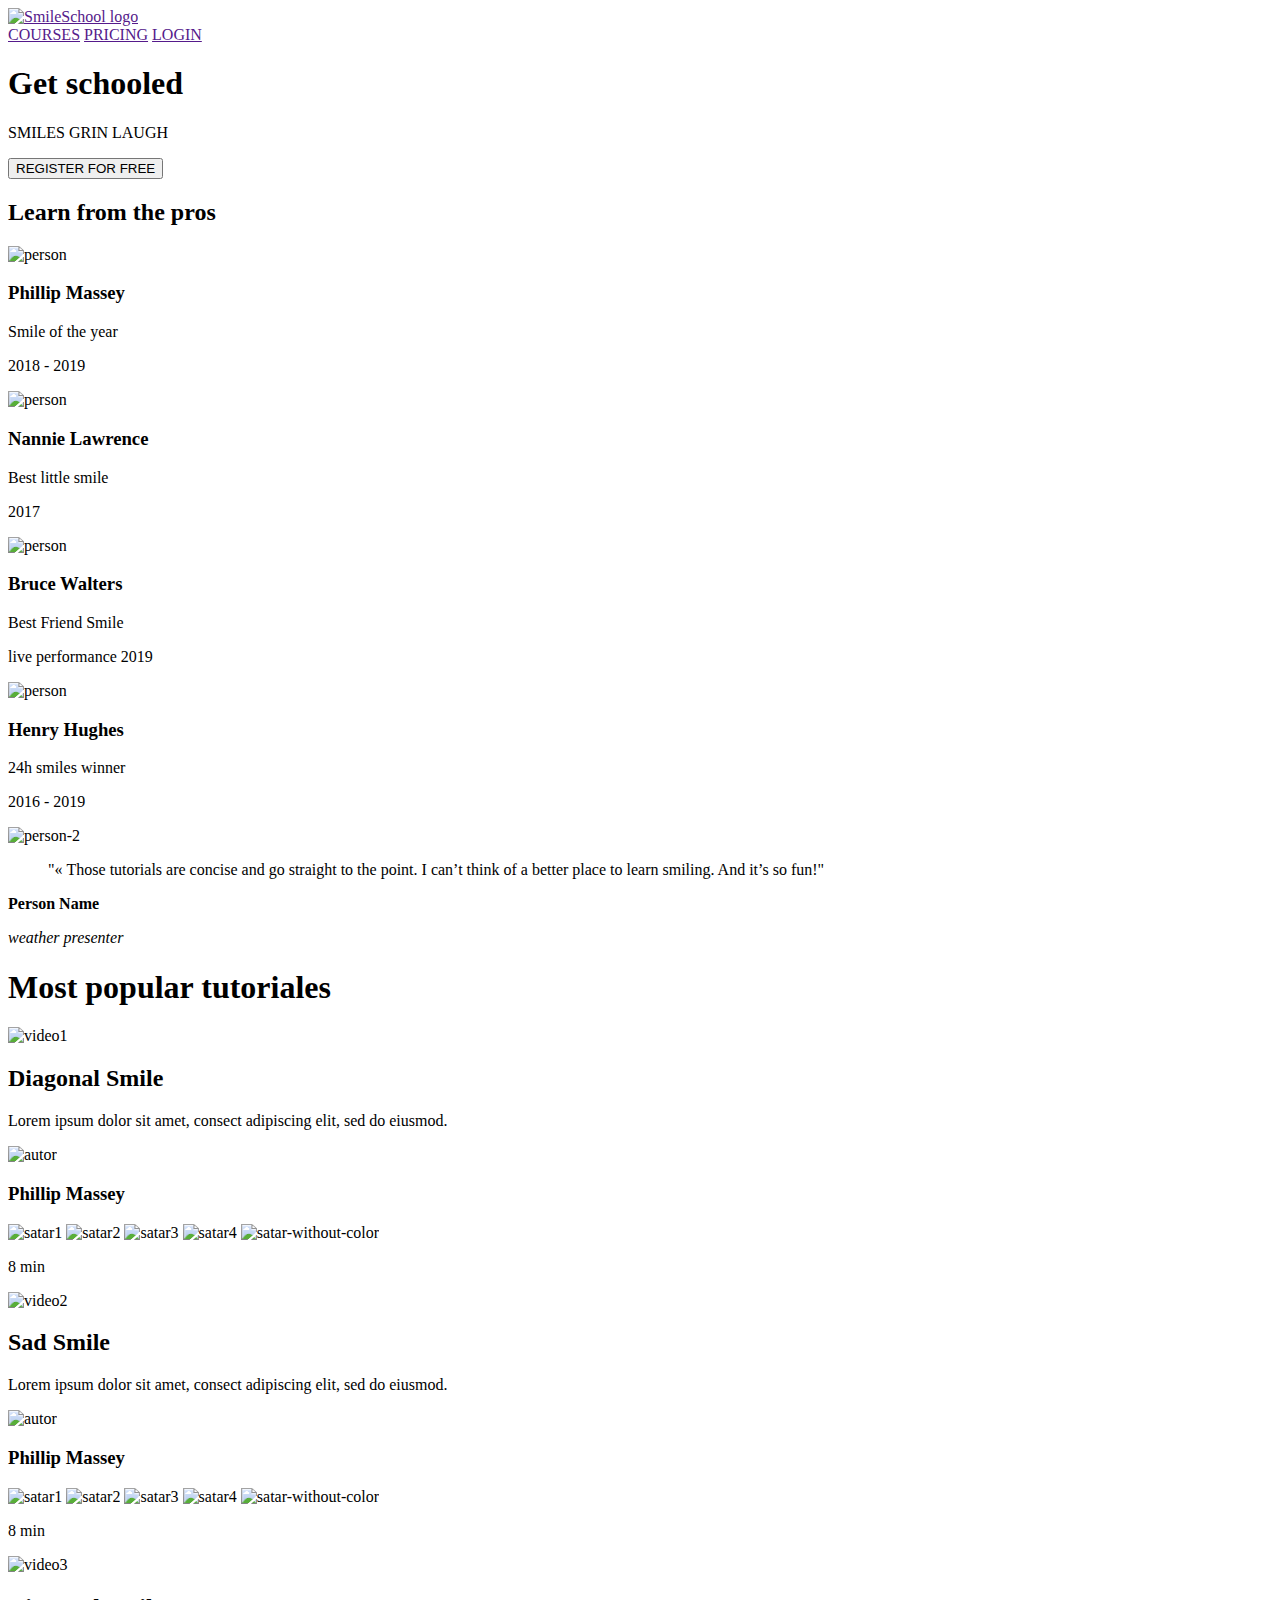
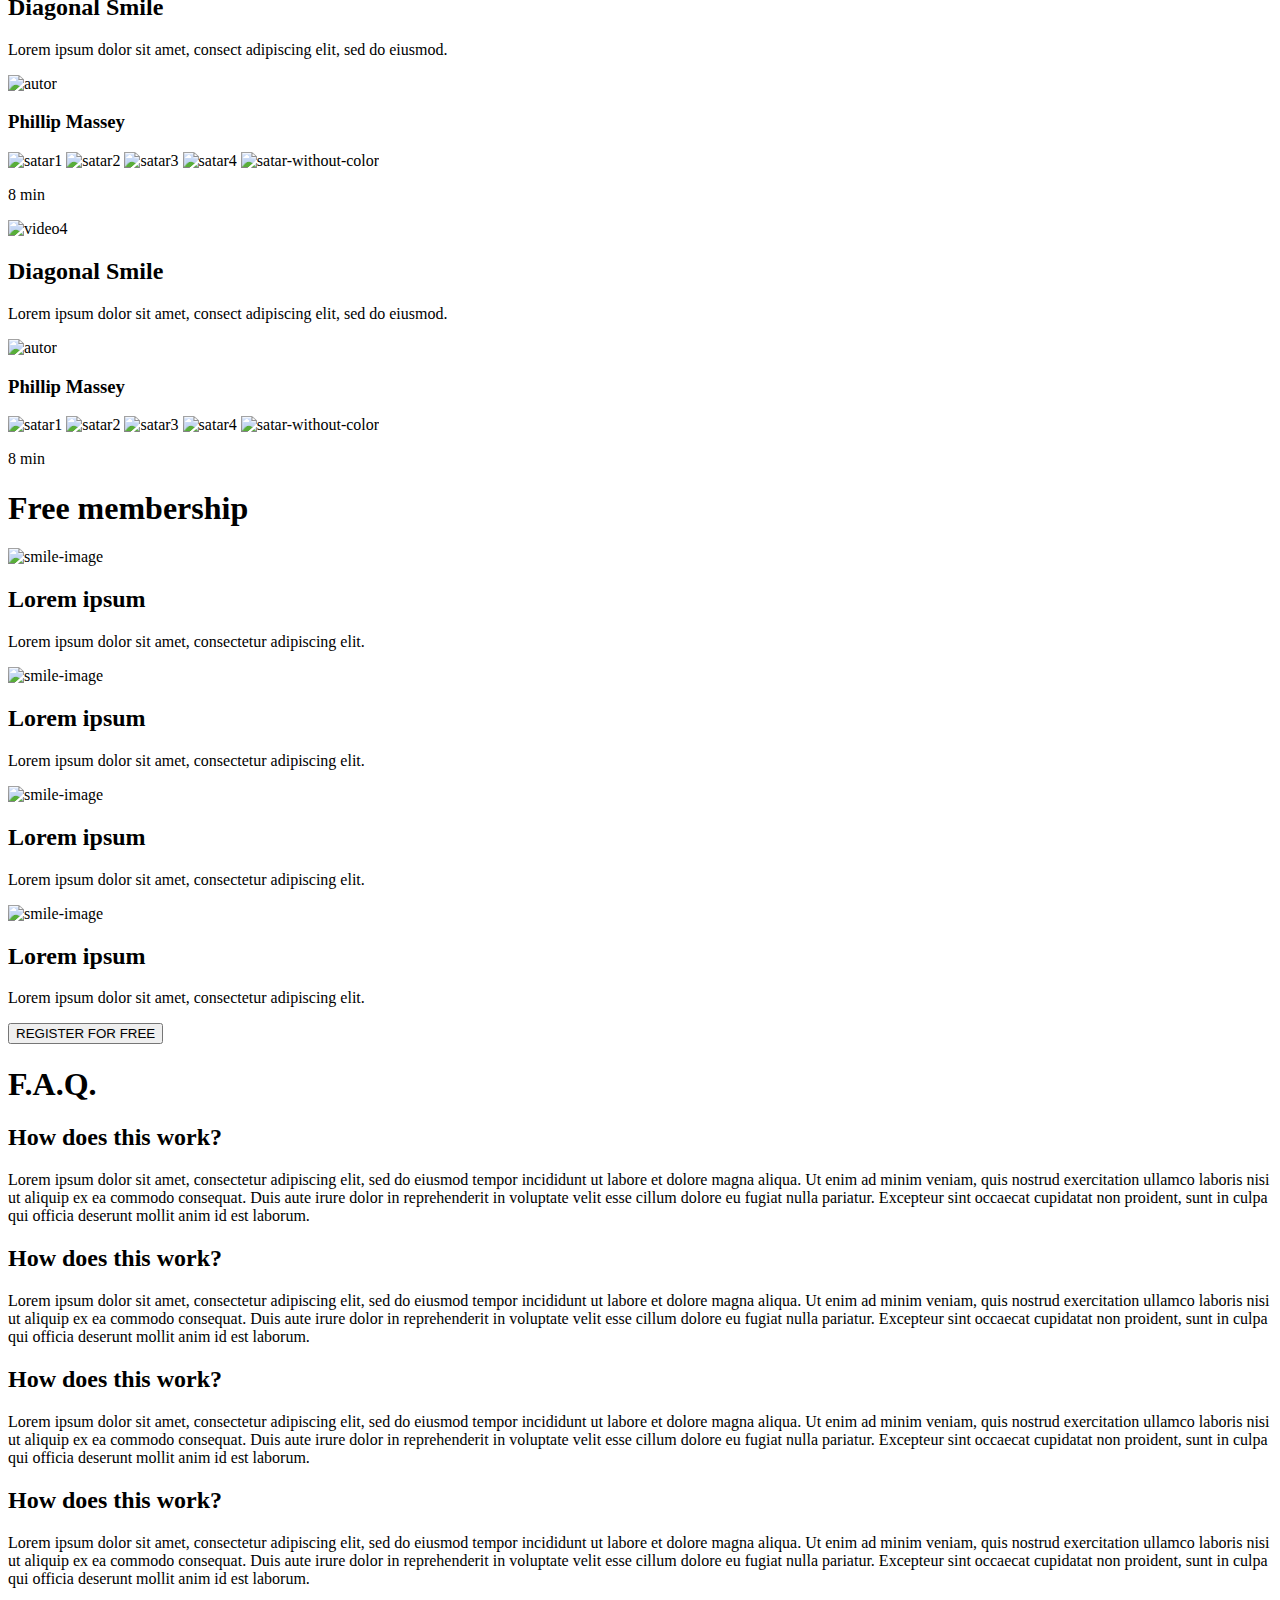
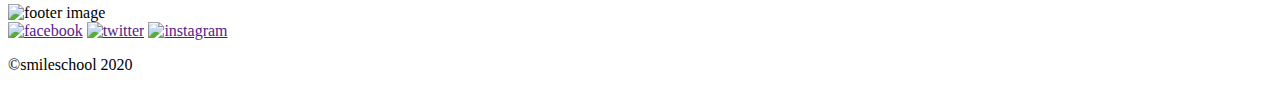
==== css_advanced/index.html @ eeb99c38 "add index.html and import styles" ====
<!DOCTYPE html>
    <html lang="en">
        <head>
            <meta charset="UTF-8">
            <meta name="viewport" content="width=device-width"; initial-scale="1.0">
            <title>SmileSchool</title>
            <link rel="stylesheet" href="styles.css">
        </head>
        <body>
            <header>

                <div>
                    <a href=""><img src="" alt="SmileSchool logo"></a>
                    <div>
                        <a href="">COURSES</a>
                        <a href="">PRICING</a>
                        <a href="">LOGIN</a>
                    </div>
                </div>
            </header>
            <main>
                <section class="banner">
                    <div>
                        <h1>Get schooled</h1>
                        <p>SMILES GRIN LAUGH</p>
                        <button>REGISTER FOR FREE</button>
                    </div>
                    <div>
                        <h2>Learn from the pros</h2>
                    </div>
                    <div>
                        <img src="" alt="person">
                        <h3>Phillip Massey</h3>
                        <p>Smile of the year</p>
                        <p>2018 - 2019</p>
                    </div>
                    <div>
                        <img src="" alt="person">
                        <h3>Nannie Lawrence</h3>
                        <p>Best little smile</p>
                        <p>2017</p>
                    </div>
                    <div>
                        <img src="" alt="person">
                        <h3>Bruce Walters</h3>
                        <p>Best Friend Smile</p>
                        <p>live performance 2019</p>
                    </div>
                    <div>
                        <img src="" alt="person">
                        <h3>Henry Hughes</h3>
                        <p>24h smiles winner</p>
                        <p>2016 - 2019</p>
                    </div>
                </section>
                <section class="quote">
                    <div>
                        <img src="" alt="person-2">
                    </div>
                    <div>
                        <blockquote>
                            "« Those tutorials are concise and go straight to the point. 
                            I can’t think of a better place to learn smiling. And it’s so fun!"
                        </blockquote>
                        <p><b>Person Name</b></p>
                        <p><i>weather presenter</i></p>
                    </div>
                </section>
                <section class="videos">
                    <h1>Most popular tutoriales</h1>
                    <div>
                        <div>
                            <img src="" alt="video1">
                            <h2>Diagonal Smile</h2>
                            <p>
                                Lorem ipsum dolor sit amet, consect 
                                adipiscing elit, sed do eiusmod.
                            </p>
                            <div class="block_autor">
                                <img src="" alt="autor">
                                <h3>Phillip Massey</h3>
                            </div>
                            <div class="rating">
                                <div>
                                    <img src="" alt="satar1">
                                    <img src="" alt="satar2">
                                    <img src="" alt="satar3">
                                    <img src="" alt="satar4">
                                    <img src="" alt="satar-without-color">
                                </div>
                                <p>8 min</p>
                             </div>
                        </div>
                        <div>
                            <img src="" alt="video2">
                            <h2>Sad Smile</h2>
                            <p>
                                Lorem ipsum dolor sit amet, consect 
                                adipiscing elit, sed do eiusmod.
                            </p>
                            <div class="block_autor">
                                <img src="" alt="autor">
                                <h3>Phillip Massey</h3>
                            </div>
                            <div class="rating">
                                <div>
                                    <img src="" alt="satar1">
                                    <img src="" alt="satar2">
                                    <img src="" alt="satar3">
                                    <img src="" alt="satar4">
                                    <img src="" alt="satar-without-color">
                                </div>
                                <p>8 min</p>
                             </div>
                        </div>
                        <div>
                            <img src="" alt="video3">
                            <h2>Diagonal Smile</h2>
                            <p>
                                Lorem ipsum dolor sit amet, consect 
                                adipiscing elit, sed do eiusmod.
                            </p>
                            <div class="block_autor">
                                <img src="" alt="autor">
                                <h3>Phillip Massey</h3>
                            </div>
                            <div class="rating">
                                <div>
                                    <img src="" alt="satar1">
                                    <img src="" alt="satar2">
                                    <img src="" alt="satar3">
                                    <img src="" alt="satar4">
                                    <img src="" alt="satar-without-color">
                                </div>
                                <p>8 min</p>
                             </div>
                        </div>
                        <div>
                            <img src="" alt="video4">
                            <h2>Diagonal Smile</h2>
                            <p>
                                Lorem ipsum dolor sit amet, consect 
                                adipiscing elit, sed do eiusmod.
                            </p>
                            <div class="block_autor">
                                <img src="" alt="autor">
                                <h3>Phillip Massey</h3>
                            </div>
                            <div class="rating">
                                <div>
                                    <img src="" alt="satar1">
                                    <img src="" alt="satar2">
                                    <img src="" alt="satar3">
                                    <img src="" alt="satar4">
                                    <img src="" alt="satar-without-color">
                                </div>
                                <p>8 min</p>
                             </div>
                        </div>
                    </div>
                </section>
                <section class="membership">
                    <h1>Free membership</h1>
                <div>
                    <div>
                        <img src="" alt="smile-image">
                        <h2>Lorem ipsum</h2>
                        <p>
                            Lorem ipsum dolor sit amet, consectetur adipiscing elit.
                        </p>
                    </div>
                    <div>
                        <img src="" alt="smile-image">
                        <h2>Lorem ipsum</h2>
                        <p>
                            Lorem ipsum dolor sit amet, consectetur adipiscing elit.
                        </p>
                    </div>
                    <div>
                        <img src="" alt="smile-image">
                        <h2>Lorem ipsum</h2>
                        <p>
                            Lorem ipsum dolor sit amet, consectetur adipiscing elit.
                        </p>
                    </div>
                    <div>
                        <img src="" alt="smile-image">
                        <h2>Lorem ipsum</h2>
                        <p>
                            Lorem ipsum dolor sit amet, consectetur adipiscing elit.
                        </p>
                    </div>
                        <div class="button">
                            <button>REGISTER FOR FREE</button>
                    </div> 
                </div>  
                </section>
                <section class="FAQ">
                    <h1>F.A.Q.</h1>
                    <div class="row block">
                        <div class="item block">
                            <h2>How does this work?</h2>
                            <p>
                                Lorem ipsum dolor sit amet, consectetur adipiscing elit, 
                                sed do eiusmod tempor incididunt ut labore et dolore magna aliqua. 
                                Ut enim ad minim veniam, quis nostrud exercitation ullamco 
                                laboris nisi ut aliquip ex ea commodo consequat.
                                Duis aute irure dolor in reprehenderit in voluptate velit esse 
                                cillum dolore eu fugiat nulla pariatur. Excepteur sint occaecat 
                                cupidatat non proident, sunt in culpa qui officia deserunt 
                                mollit anim id est laborum.
                            </p>
                        </div>
                        <div class="item block">
                            <h2>How does this work?</h2>
                            <p>
                                Lorem ipsum dolor sit amet, consectetur adipiscing elit, 
                                sed do eiusmod tempor incididunt ut labore et dolore magna aliqua. 
                                Ut enim ad minim veniam, quis nostrud exercitation ullamco 
                                laboris nisi ut aliquip ex ea commodo consequat.
                                Duis aute irure dolor in reprehenderit in voluptate velit esse 
                                cillum dolore eu fugiat nulla pariatur. Excepteur sint occaecat 
                                cupidatat non proident, sunt in culpa qui officia deserunt 
                                mollit anim id est laborum.
                            </p>
                        </div>
                        <div class="row block">
                            <div class="item block">
                                <h2>How does this work?</h2>
                                <p>
                                    Lorem ipsum dolor sit amet, consectetur adipiscing elit, 
                                    sed do eiusmod tempor incididunt ut labore et dolore magna aliqua. 
                                    Ut enim ad minim veniam, quis nostrud exercitation ullamco 
                                    laboris nisi ut aliquip ex ea commodo consequat.
                                    Duis aute irure dolor in reprehenderit in voluptate velit esse 
                                    cillum dolore eu fugiat nulla pariatur. Excepteur sint occaecat 
                                    cupidatat non proident, sunt in culpa qui officia deserunt 
                                    mollit anim id est laborum.
                                </p>
                            </div>
                            <div class="item block">
                                <h2>How does this work?</h2>
                                <p>
                                    Lorem ipsum dolor sit amet, consectetur adipiscing elit, 
                                    sed do eiusmod tempor incididunt ut labore et dolore magna aliqua. 
                                    Ut enim ad minim veniam, quis nostrud exercitation ullamco 
                                    laboris nisi ut aliquip ex ea commodo consequat.
                                    Duis aute irure dolor in reprehenderit in voluptate velit esse 
                                    cillum dolore eu fugiat nulla pariatur. Excepteur sint occaecat 
                                    cupidatat non proident, sunt in culpa qui officia deserunt 
                                    mollit anim id est laborum.
                                </p>
                            </div>
                    </div>
                </section>
            </main>
            <footer>
                <div>
                    <div>
                        <div>
                            <img src="" alt="footer image">
                        </div>
                        <div>
                            <a href=""><img src="" alt="facebook"></a>
                            <a href=""><img src="" alt="twitter"></a>
                            <a href=""><img src="" alt="instagram"></a>
                        </div>
                    </div>
                    <p>©smileschool 2020</p>
                </div>
            </footer>
        </body>
    </html>
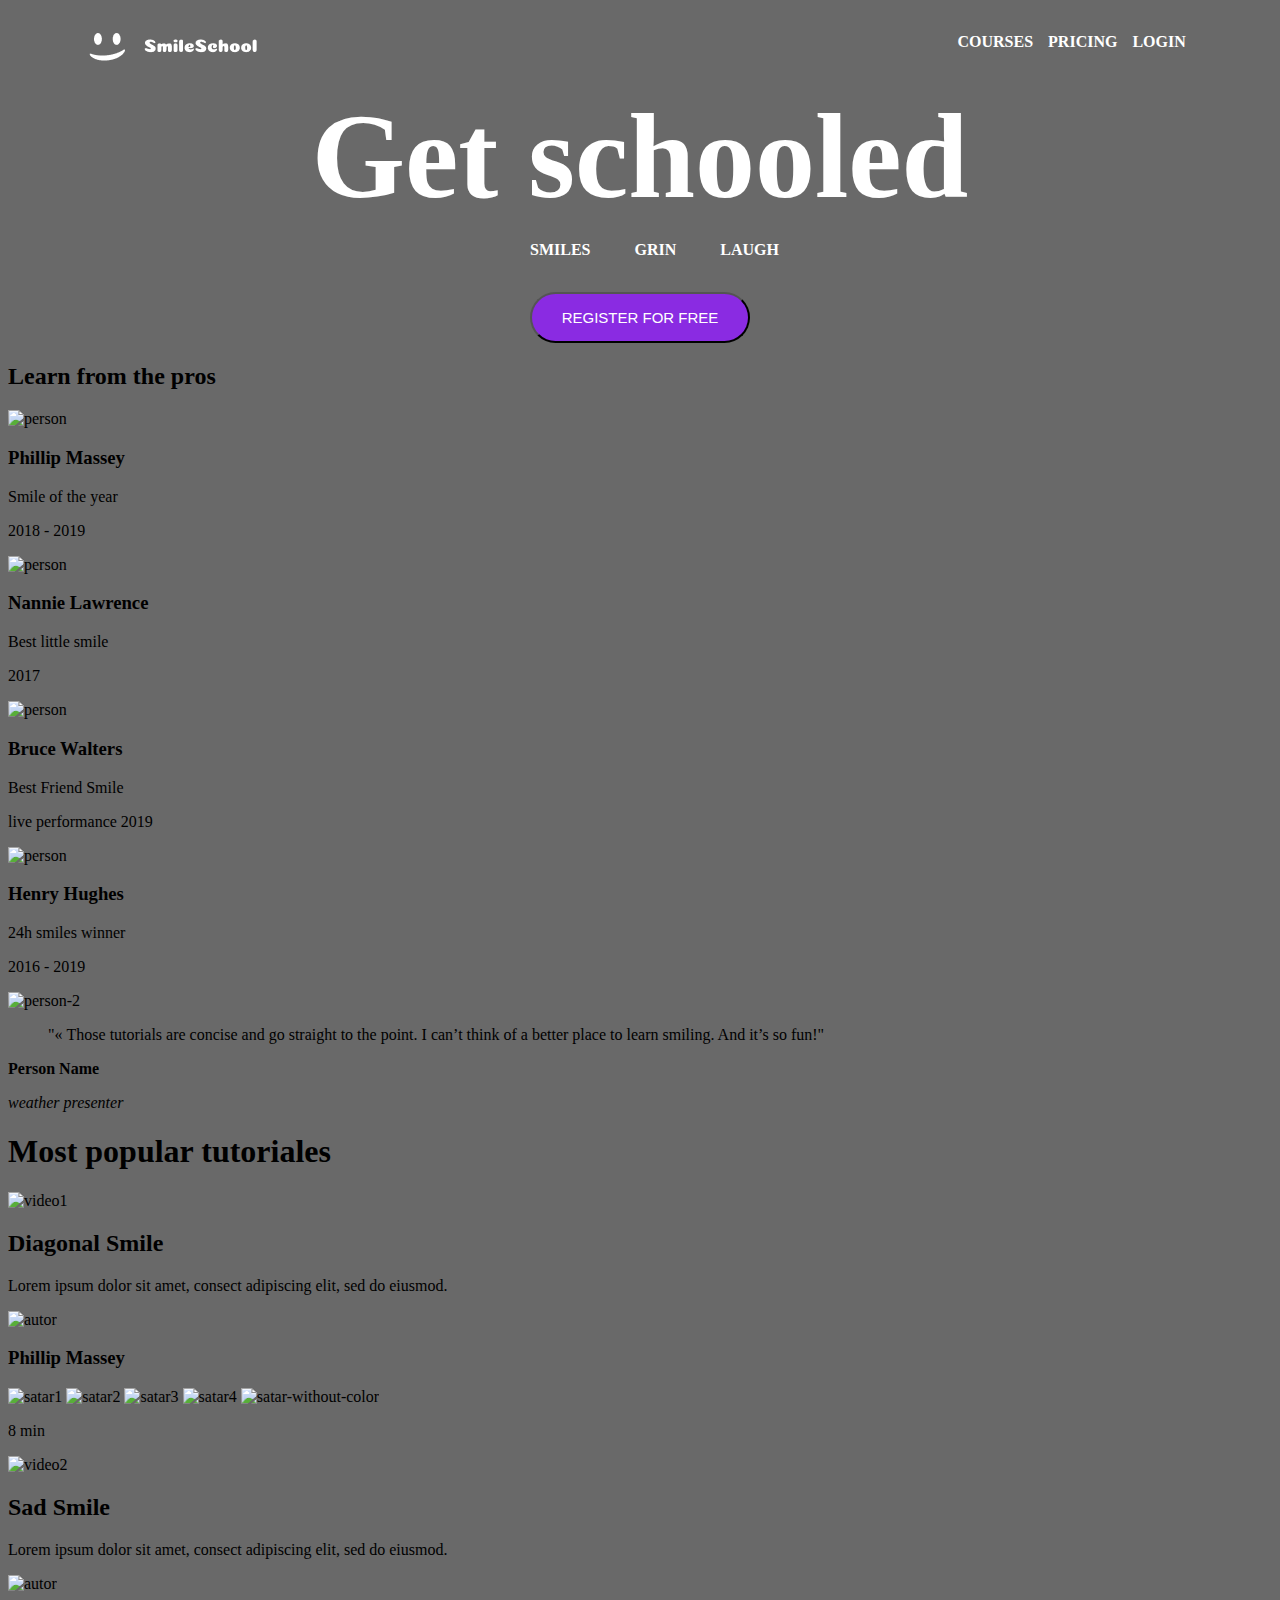
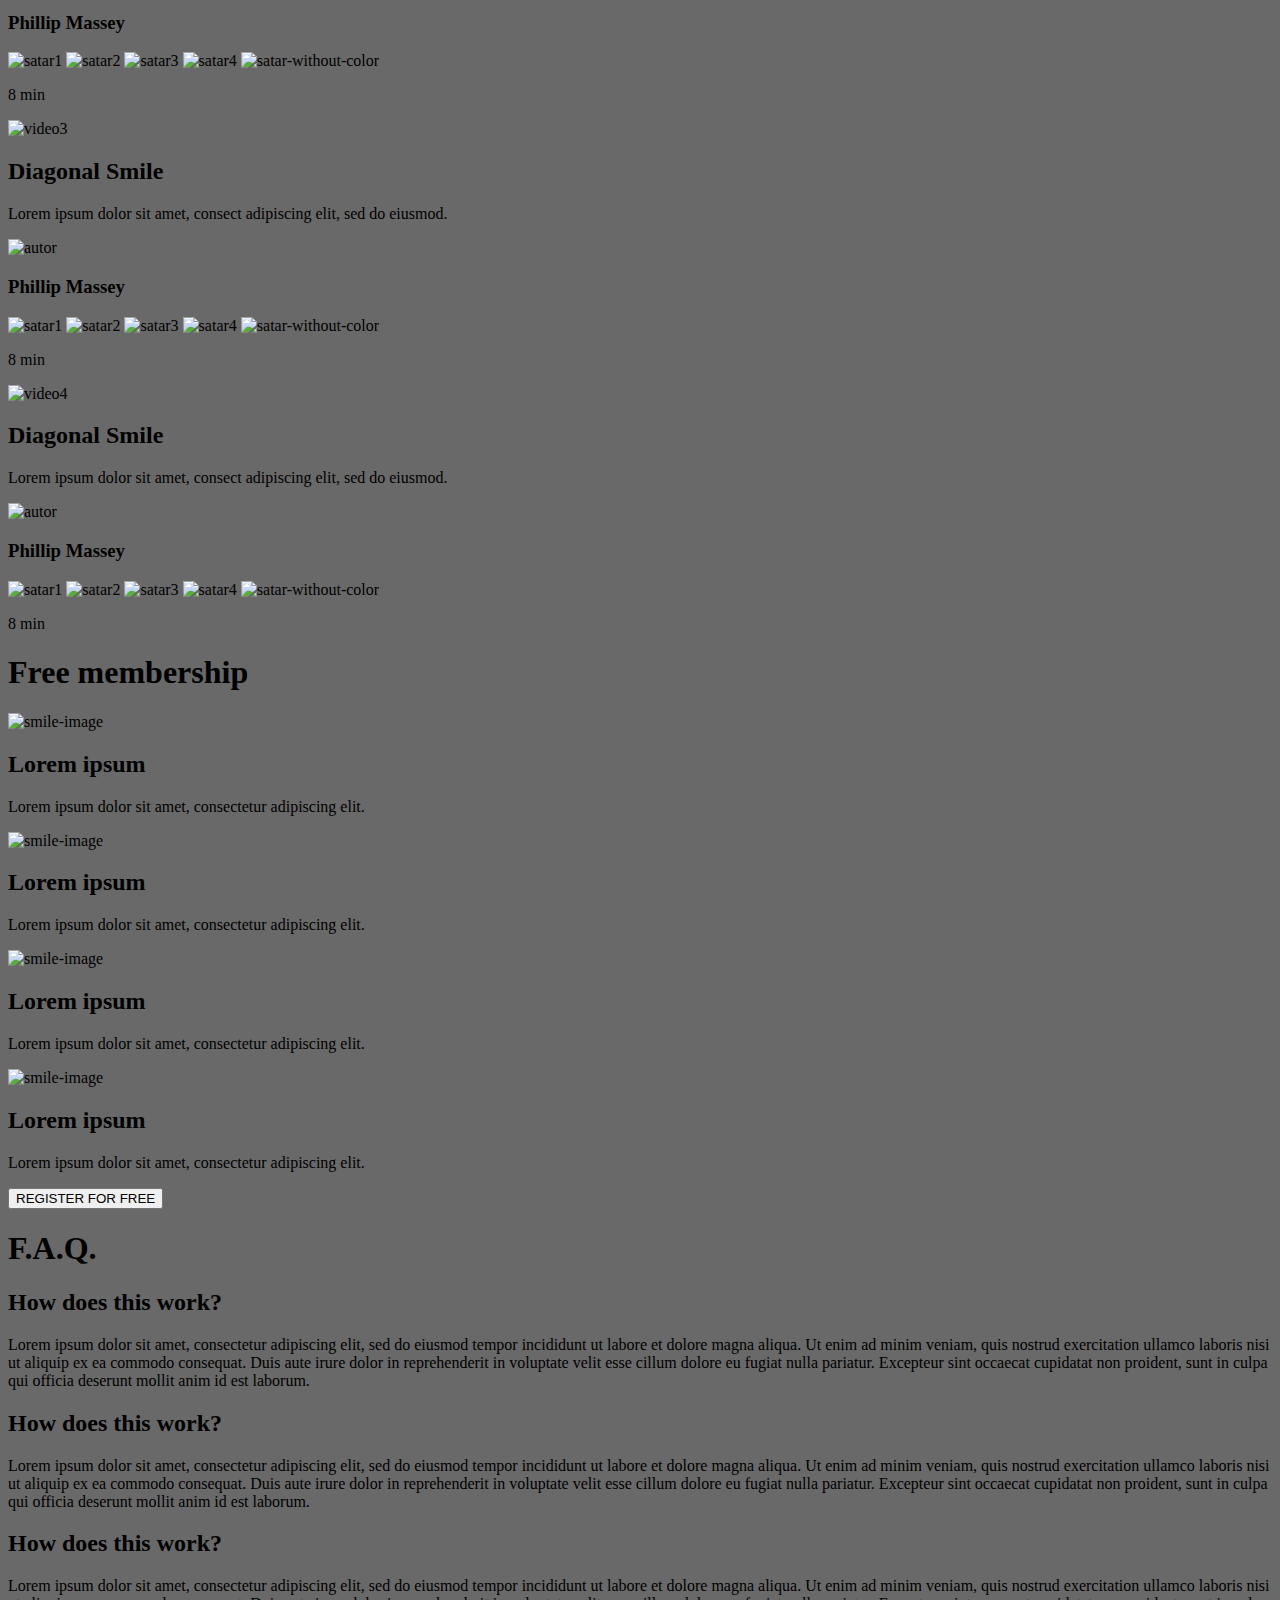
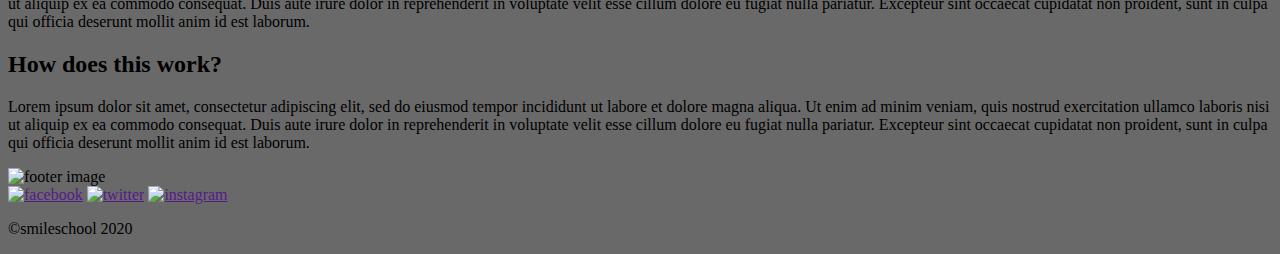
==== commit 9f6a3ab9: "working on header style" ====
--- a/css_advanced/index.html
+++ b/css_advanced/index.html
@@ -1,17 +1,17 @@
 <!DOCTYPE html>
     <html lang="en">
         <head>
-            <meta charset="UTF-8">
+            <meta charset="UTF-8"/>
             <meta name="viewport" content="width=device-width"; initial-scale="1.0">
             <title>SmileSchool</title>
-            <link rel="stylesheet" href="styles.css">
+            <link rel="stylesheet" href="styles.css"/>
         </head>
         <body>
             <header>
 
                 <div>
-                    <a href=""><img src="" alt="SmileSchool logo"></a>
-                    <div>
+                    <a href=""><img src="images/logo.png" alt="SmileSchool logo"/></a>
+                    <div id="headerStuff">
                         <a href="">COURSES</a>
                         <a href="">PRICING</a>
                         <a href="">LOGIN</a>
@@ -20,7 +20,7 @@
             </header>
             <main>
                 <section class="banner">
-                    <div>
+                    <div id="Getschooled">
                         <h1>Get schooled</h1>
                         <p>SMILES GRIN LAUGH</p>
                         <button>REGISTER FOR FREE</button>
--- a/css_advanced/styles.css
+++ b/css_advanced/styles.css
@@ -0,0 +1,69 @@
+header {
+    display: flex;
+    justify-content: center;
+}
+
+header div:first-child {
+    position: absolute;
+    /*z-index: 2;*/
+    display: flex;
+    width: 1103px;
+    height: 55.46px;
+    padding: 25px;
+    margin: auto;
+    justify-content: space-between;
+}
+
+#headerStuff {
+    width: 234px;
+    height: 15px;
+    display: flex;
+    /*justify-content: flex-start;*/
+    /*padding-left: 15px;*/
+}
+
+#headerStuff a {
+    text-decoration: none;
+    color: var(--elseBackground);
+    text-transform: uppercase;
+    font-weight: bold;
+    margin-right: 15px;
+    color: white
+}
+
+body {
+    background-color: dimgray;
+}
+
+#Getschooled {
+    display: flex;
+    flex-direction: column;
+    align-items: center;
+    /*position: absolute;*/
+    top: 215px;
+}
+
+#Getschooled h1 {
+    font-size: 120px;
+    margin-bottom: 10px;
+    color: white
+}
+
+#Getschooled p {
+    margin-top: 5px;
+    width: 250px;
+    height: 50px;
+    margin-left: 30px;
+    word-spacing: 40px;
+    margin-bottom: 1px;
+    font-weight: bold;
+    color: white;
+}
+
+#Getschooled button {
+    border-radius: 30px;
+    background-color: blueviolet;
+    color: white;
+    padding: 15px 30px;
+    font-size: 15px;
+}
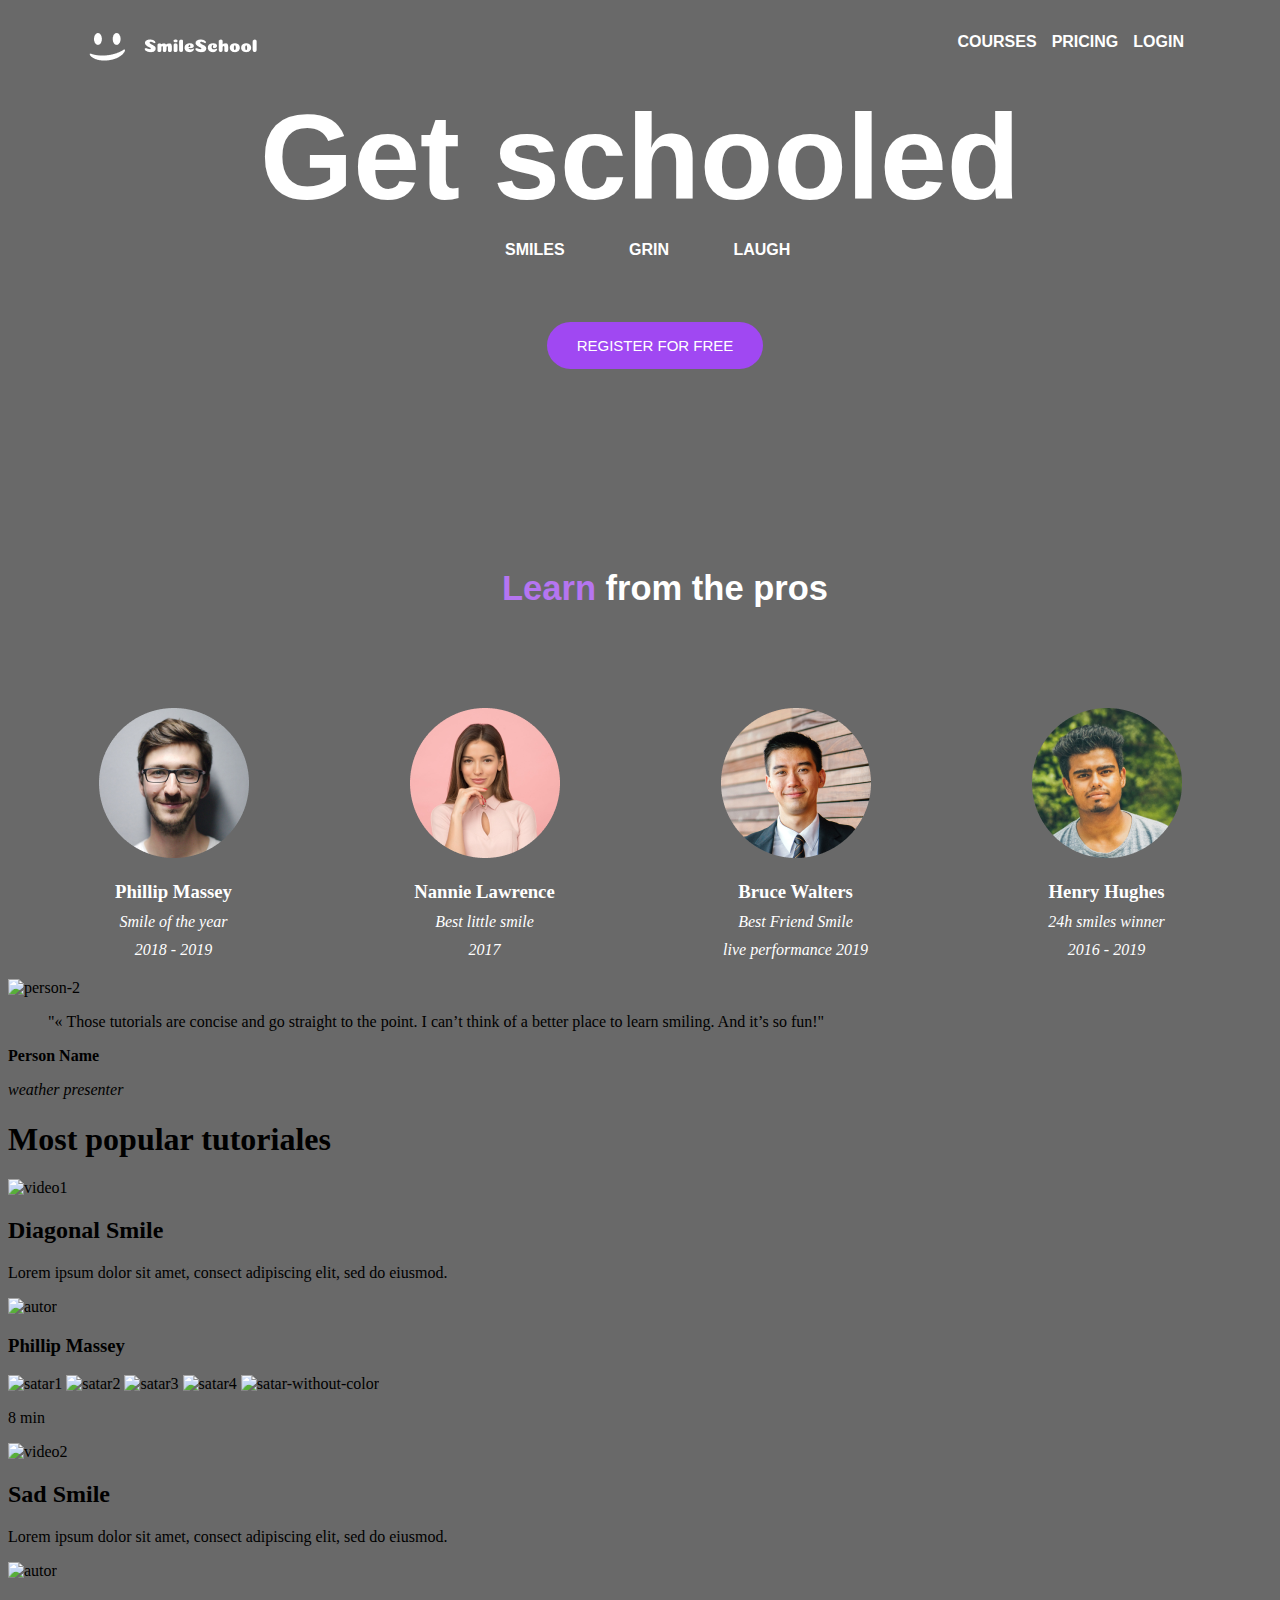
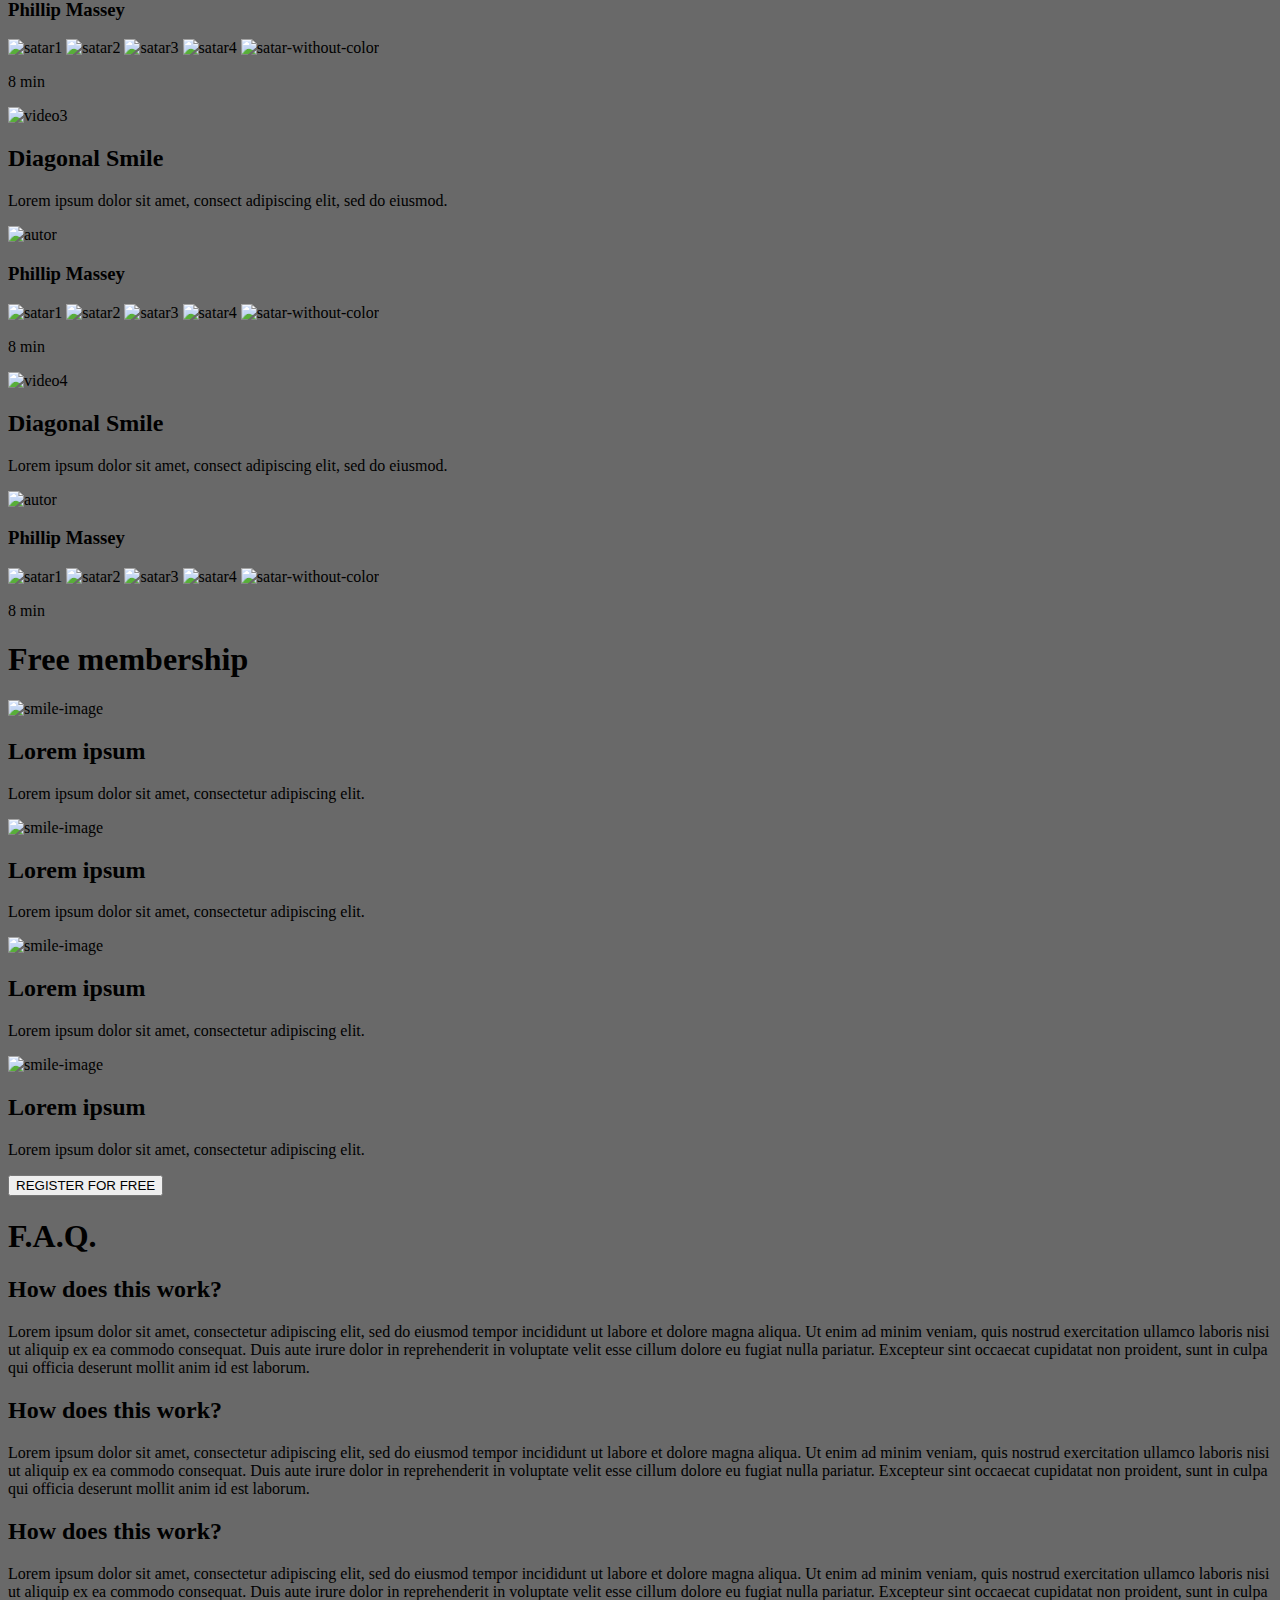
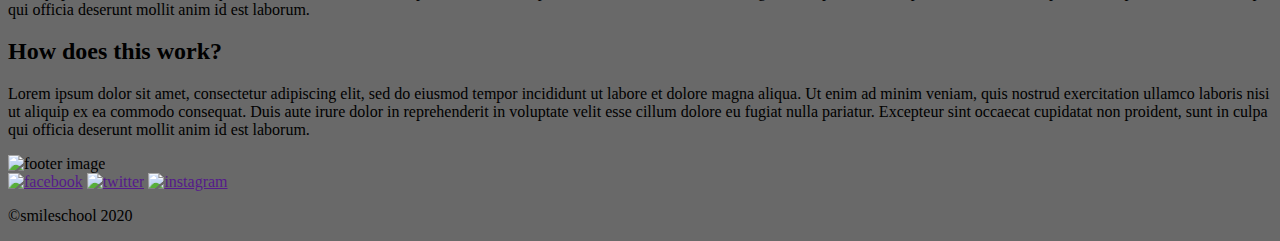
==== commit 411ca91f: "header and banner" ====
--- a/css_advanced/index.html
+++ b/css_advanced/index.html
@@ -25,33 +25,36 @@
                         <p>SMILES GRIN LAUGH</p>
                         <button>REGISTER FOR FREE</button>
                     </div>
-                    <div>
-                        <h2>Learn from the pros</h2>
-                    </div>
-                    <div>
-                        <img src="" alt="person">
-                        <h3>Phillip Massey</h3>
-                        <p>Smile of the year</p>
-                        <p>2018 - 2019</p>
-                    </div>
-                    <div>
-                        <img src="" alt="person">
-                        <h3>Nannie Lawrence</h3>
-                        <p>Best little smile</p>
-                        <p>2017</p>
-                    </div>
-                    <div>
-                        <img src="" alt="person">
-                        <h3>Bruce Walters</h3>
-                        <p>Best Friend Smile</p>
-                        <p>live performance 2019</p>
-                    </div>
-                    <div>
-                        <img src="" alt="person">
-                        <h3>Henry Hughes</h3>
-                        <p>24h smiles winner</p>
-                        <p>2016 - 2019</p>
-                    </div>
+                    <div id="pros">
+                        <h2><span class="highlighted-word">Learn</span> from the pros</h2>
+                    </div>
+                    <div id="persons-container" class="persons">
+                        <div>
+                            <img src="images/avatar_1.png" alt="person1">
+                            <h3>Phillip Massey</h3>
+                            <p>Smile of the year</p>
+                            <p>2018 - 2019</p>
+                        </div>
+                        <div>
+                            <img src="images/avatar_2.png" alt="person2">
+                            <h3>Nannie Lawrence</h3>
+                            <p>Best little smile</p>
+                            <p>2017</p>
+                        </div>
+                        <div>
+                            <img src="images/avatar_3.png" alt="person3">
+                            <h3>Bruce Walters</h3>
+                            <p>Best Friend Smile</p>
+                            <p>live performance 2019</p>
+                        </div>
+                        <div>
+                            <img src="images/avatar_4.png" alt="person4">
+                            <h3>Henry Hughes</h3>
+                            <p>24h smiles winner</p>
+                            <p>2016 - 2019</p>
+                        </div>
+                    </div>
+                    
                 </section>
                 <section class="quote">
                     <div>
--- a/css_advanced/styles.css
+++ b/css_advanced/styles.css
@@ -1,3 +1,10 @@
+@font-face {
+    font-family: 'Source Sans Pro';
+    src: url('css_advanced/source-sans-pro/*') format('opentype');
+    font-style: normal;
+    font-display: swap;
+}
+
 header {
     display: flex;
     justify-content: center;
@@ -28,7 +35,8 @@
     text-transform: uppercase;
     font-weight: bold;
     margin-right: 15px;
-    color: white
+    color: white;
+    font-family: "Source Sans Pro", Arial, Helvetica, sans-serif;
 }
 
 body {
@@ -46,24 +54,66 @@
 #Getschooled h1 {
     font-size: 120px;
     margin-bottom: 10px;
-    color: white
+    color: white;
+    font-family: "Source Sans Pro", Helvetica, Arial, sans-serif;
 }
 
 #Getschooled p {
     margin-top: 5px;
-    width: 250px;
+    width: 300px;
     height: 50px;
     margin-left: 30px;
-    word-spacing: 40px;
+    word-spacing: 60px;
     margin-bottom: 1px;
     font-weight: bold;
     color: white;
+    font-family: "Source Sans Pro", Arial, Helvetica, sans-serif;
 }
 
 #Getschooled button {
     border-radius: 30px;
-    background-color: blueviolet;
+    background-color: rgb(160, 72, 242);
     color: white;
     padding: 15px 30px;
     font-size: 15px;
+    font-family: "Source Sans Pro", Arial, Helvetica, sans-serif;
+    border-style: none;
+    margin-top: 30px;
+    margin-left: 30px;
 }
+
+#pros {
+    color: white;
+    text-align: center;
+    margin-top: 200px;
+    font-family: "Helvetica";
+    font-weight: lighter;
+    font-size: 23px;
+    margin-left: 50px;
+}
+#pros .highlighted-word {
+    color:rgb(181, 117, 241);
+}
+
+#persons-container {
+    display:flex;
+    justify-content: space-around;
+}
+
+.persons {
+    text-align: center;
+    margin: 10px;
+    margin-top: 100px;
+}
+
+#persons-container h3 {
+    color: white;
+    margin-bottom: 10px;
+}
+
+#persons-container p {
+    color: white;
+    margin-top: 10px;
+    margin-bottom: 10px;
+    font-style: italic;
+}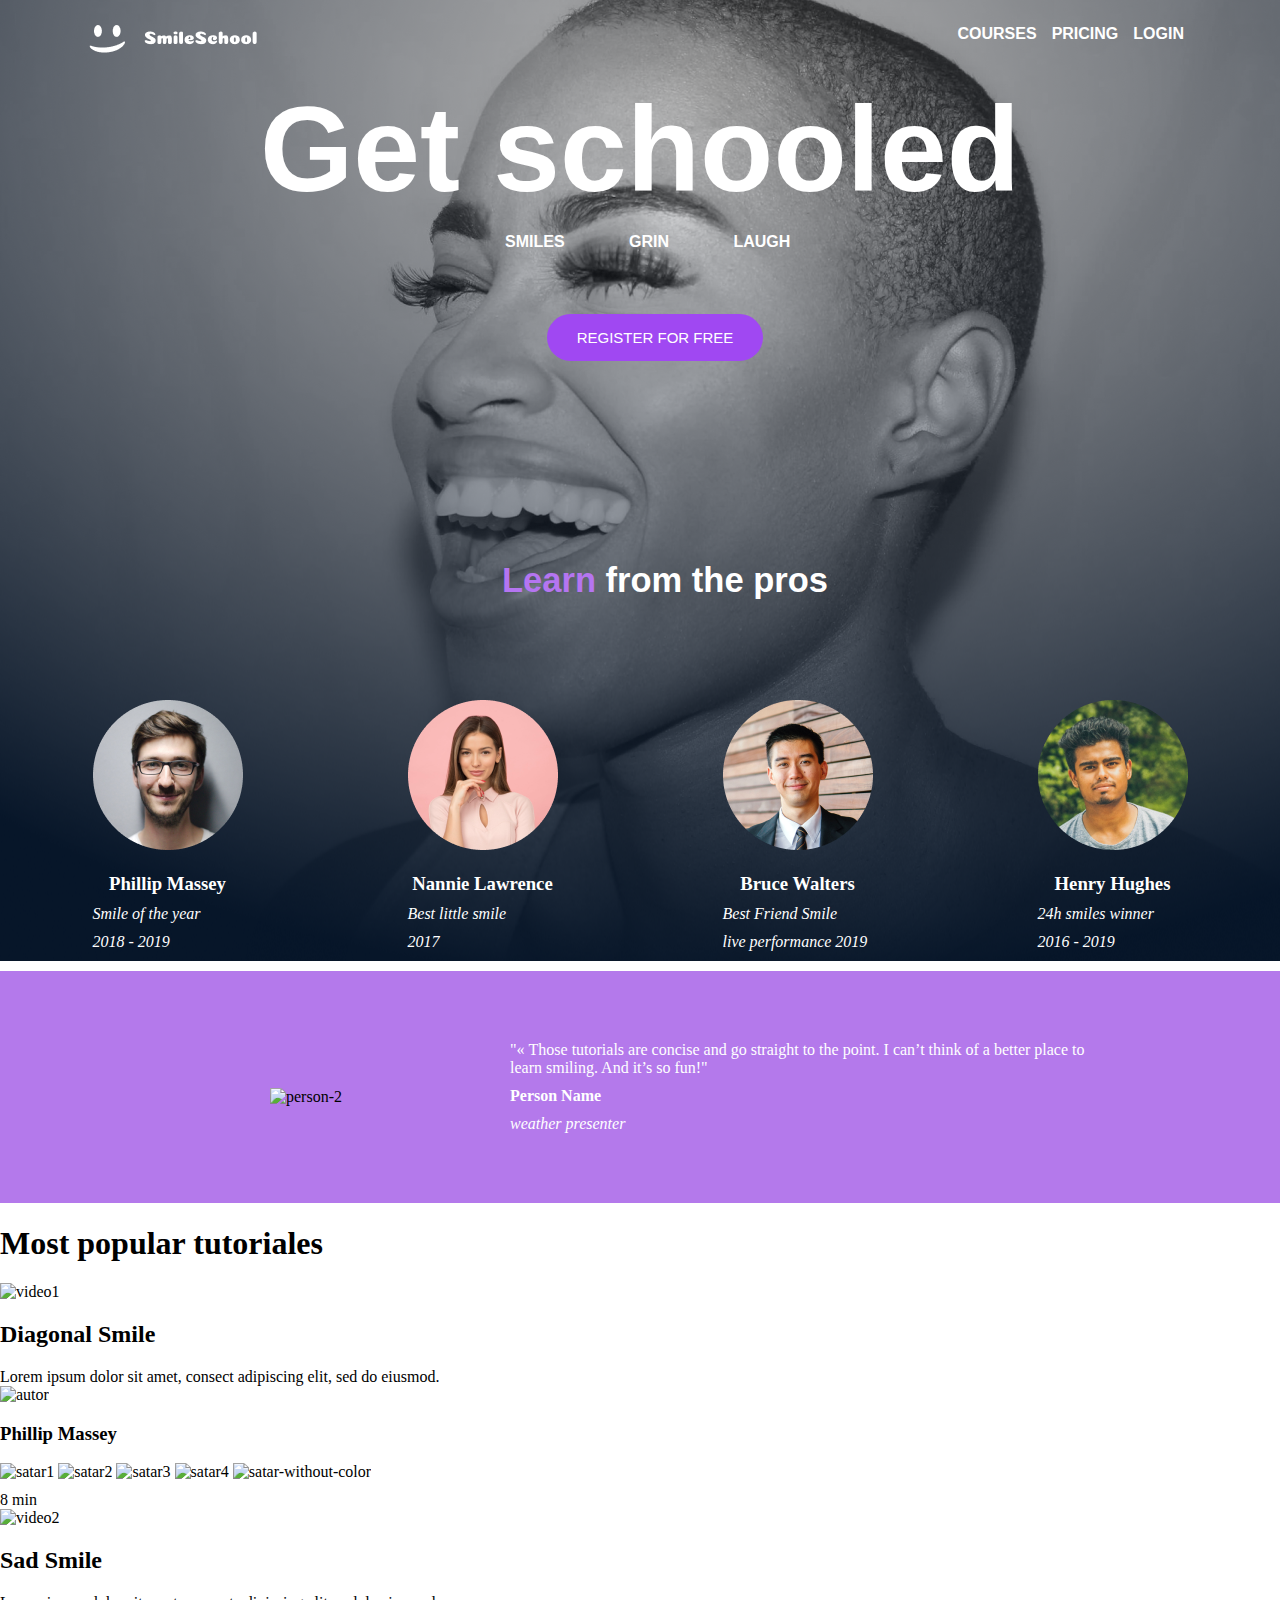
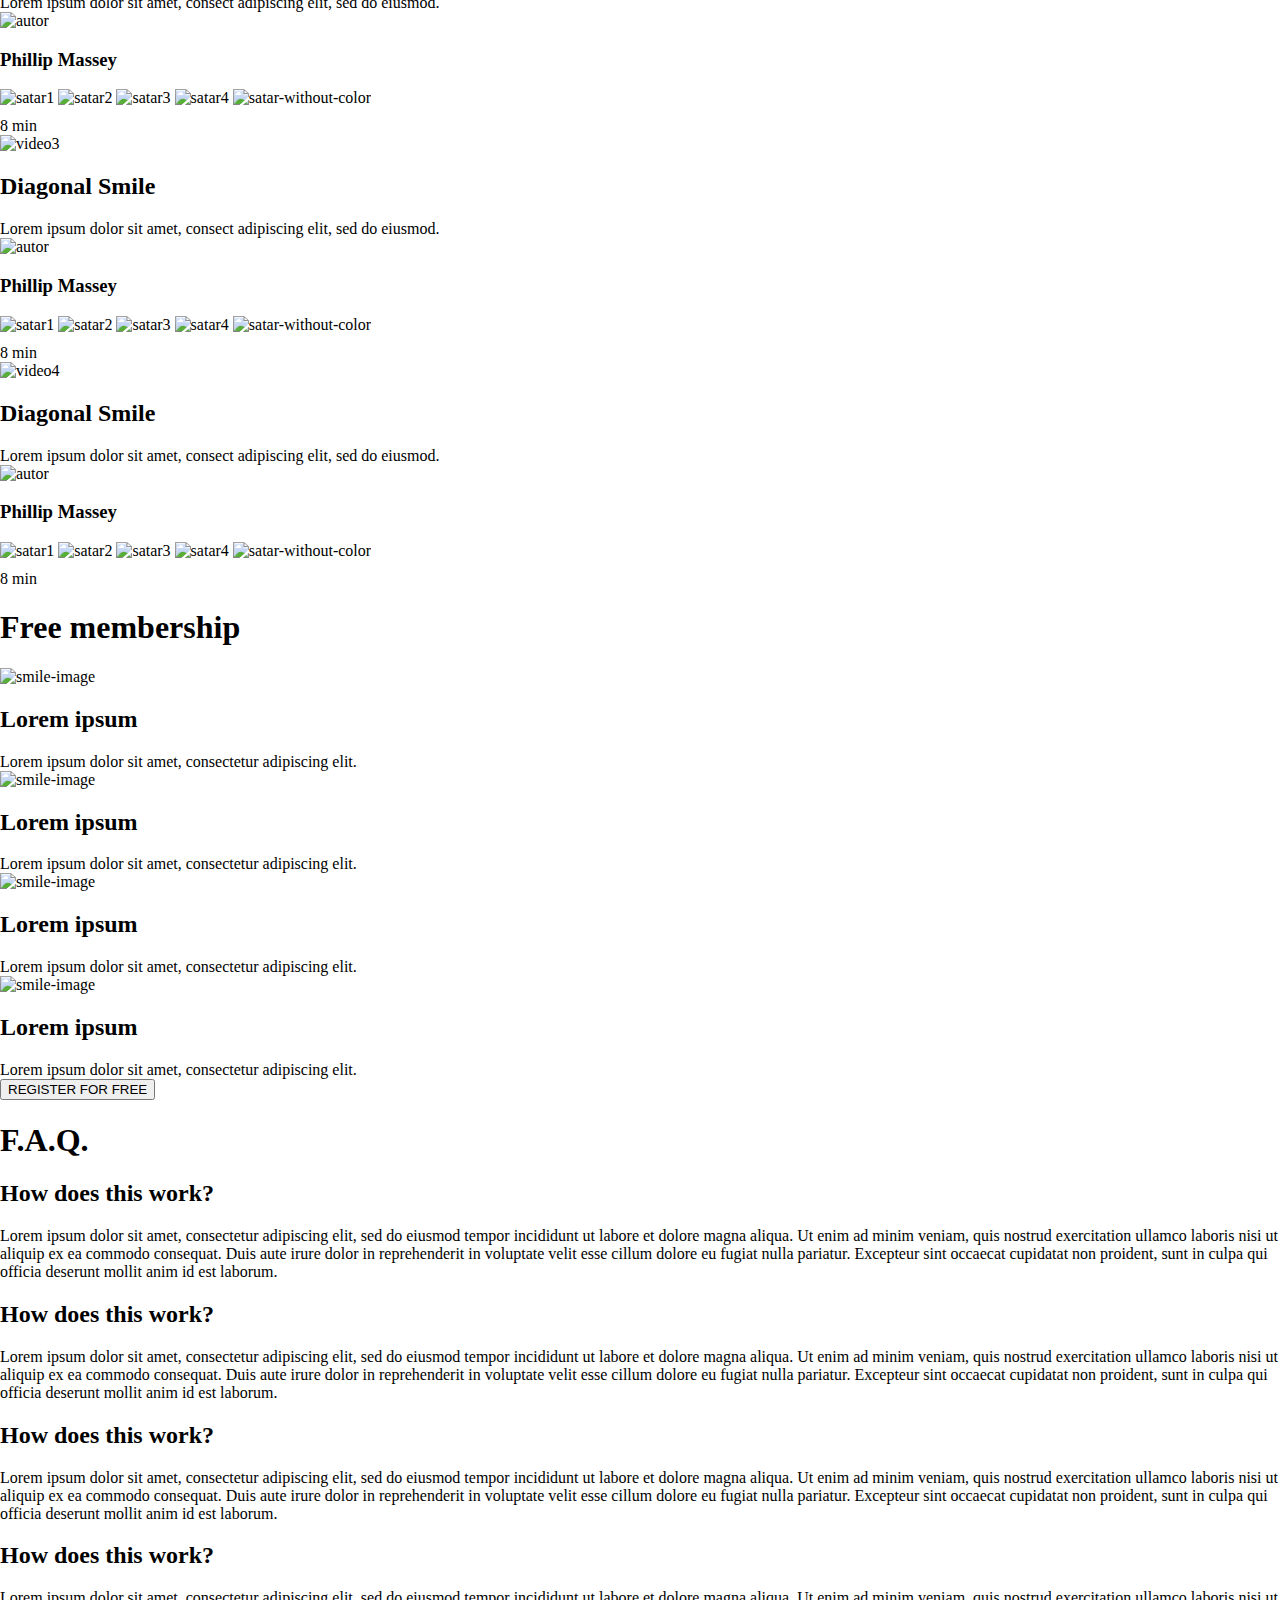
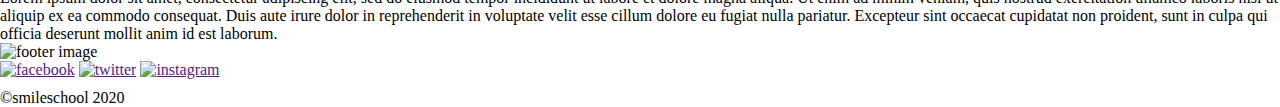
==== commit 53275533: "quotes" ====
--- a/css_advanced/index.html
+++ b/css_advanced/index.html
@@ -6,7 +6,7 @@
             <title>SmileSchool</title>
             <link rel="stylesheet" href="styles.css"/>
         </head>
-        <body>
+        <body class="background-main">
             <header>
 
                 <div>
@@ -57,10 +57,10 @@
                     
                 </section>
                 <section class="quote">
-                    <div>
-                        <img src="" alt="person-2">
-                    </div>
-                    <div>
+                    <div id="avatar">
+                        <img src="images/avatar_5.png" alt="person-2">
+                    </div>
+                    <div id="quoteid">
                         <blockquote>
                             "« Those tutorials are concise and go straight to the point. 
                             I can’t think of a better place to learn smiling. And it’s so fun!"
--- a/css_advanced/styles.css
+++ b/css_advanced/styles.css
@@ -1,10 +1,3 @@
-@font-face {
-    font-family: 'Source Sans Pro';
-    src: url('css_advanced/source-sans-pro/*') format('opentype');
-    font-style: normal;
-    font-display: swap;
-}
-
 header {
     display: flex;
     justify-content: center;
@@ -12,7 +5,6 @@
 
 header div:first-child {
     position: absolute;
-    /*z-index: 2;*/
     display: flex;
     width: 1103px;
     height: 55.46px;
@@ -25,13 +17,11 @@
     width: 234px;
     height: 15px;
     display: flex;
-    /*justify-content: flex-start;*/
-    /*padding-left: 15px;*/
+
 }
 
 #headerStuff a {
     text-decoration: none;
-    color: var(--elseBackground);
     text-transform: uppercase;
     font-weight: bold;
     margin-right: 15px;
@@ -39,8 +29,12 @@
     font-family: "Source Sans Pro", Arial, Helvetica, sans-serif;
 }
 
-body {
-    background-color: dimgray;
+body.background-main{
+    margin: 0%;
+}
+
+.banner {
+    background-image: url(images/background.png);
 }
 
 #Getschooled {
@@ -116,4 +110,41 @@
     margin-top: 10px;
     margin-bottom: 10px;
     font-style: italic;
-}+}
+.quote {
+    overflow: hidden;
+    background-color: rgb(180, 121, 235);
+    display: flex;
+    justify-content: center;
+    align-items: center;
+    text-align: center;
+    margin: 0;
+    padding: 70px;
+}
+
+#quoteid {
+    max-width: 600px;
+    margin: 0 auto;
+    margin-right: 100px;
+    color: white;
+}
+
+#avatar {
+    margin-left: 200px; 
+    margin-top: 20px;
+}
+
+blockquote {
+    margin: 0;
+    text-align: left;
+}
+
+p {
+    margin: 0;
+    text-align: left;
+    margin-top: 10px;
+}
+
+#quoteid p:first-child {
+    margin-bottom: 100px; /* Ajusta el valor según tus preferencias */
+}
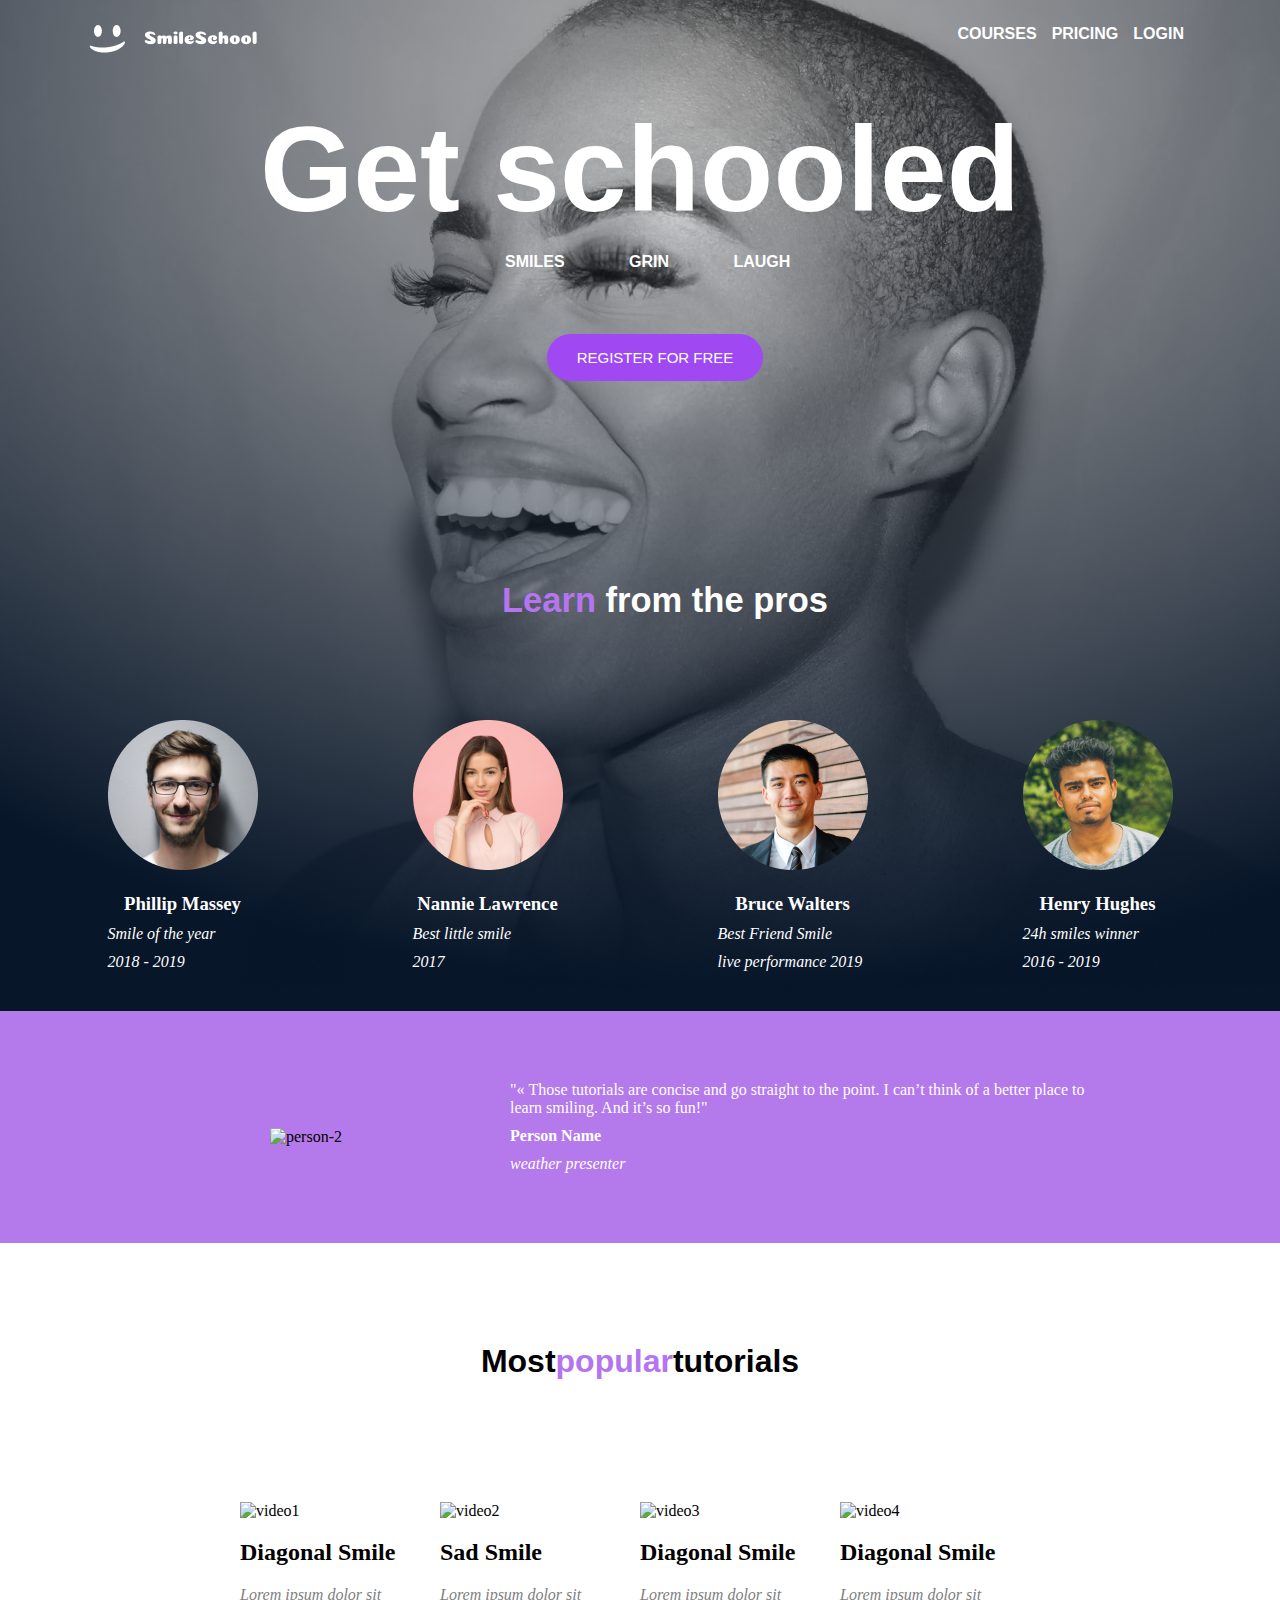
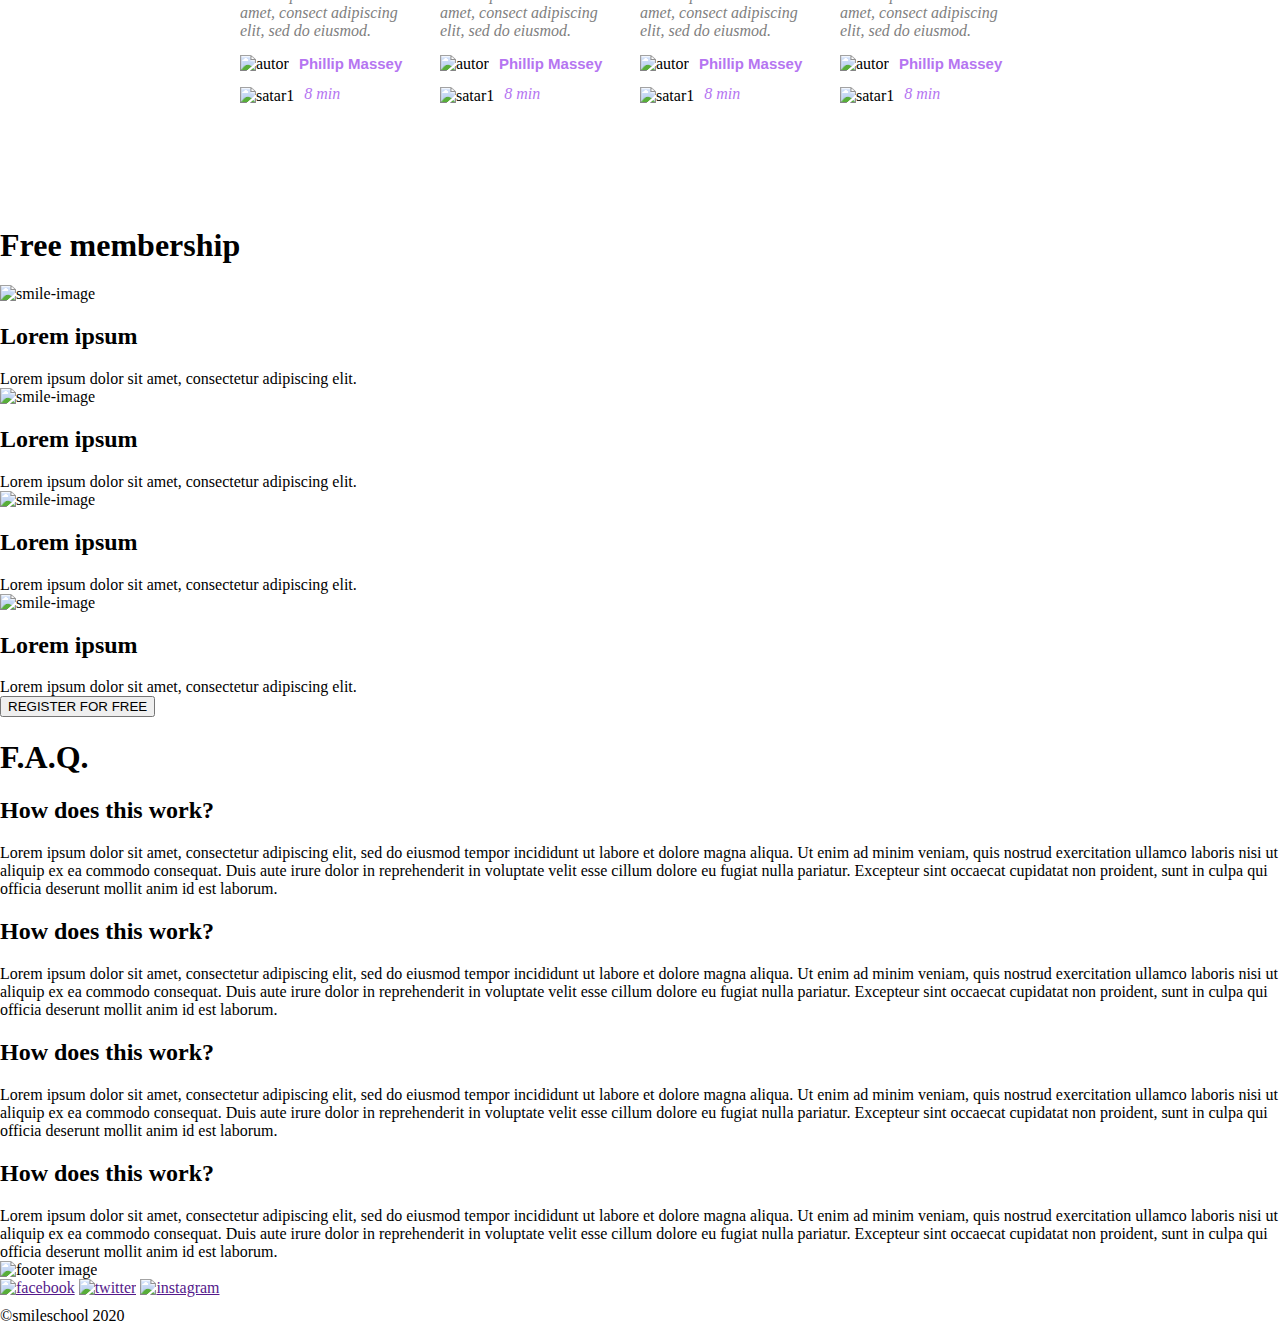
==== commit 54b04b13: "videos lists" ====
--- a/css_advanced/index.html
+++ b/css_advanced/index.html
@@ -70,92 +70,78 @@
                     </div>
                 </section>
                 <section class="videos">
-                    <h1>Most popular tutoriales</h1>
-                    <div>
-                        <div>
-                            <img src="" alt="video1">
+                    <div id="popular">
+                    <h1>Most <span id="purple-word">popular</span> tutorials</h1>
+                    </div>
+                    <div id="video-container">
+                        <div class="video-section">
+                            <img src="images/preview.png" alt="video1">
                             <h2>Diagonal Smile</h2>
                             <p>
                                 Lorem ipsum dolor sit amet, consect 
                                 adipiscing elit, sed do eiusmod.
                             </p>
                             <div class="block_autor">
-                                <img src="" alt="autor">
-                                <h3>Phillip Massey</h3>
-                            </div>
-                            <div class="rating">
-                                <div>
-                                    <img src="" alt="satar1">
-                                    <img src="" alt="satar2">
-                                    <img src="" alt="satar3">
-                                    <img src="" alt="satar4">
-                                    <img src="" alt="satar-without-color">
-                                </div>
-                                <p>8 min</p>
-                             </div>
-                        </div>
-                        <div>
-                            <img src="" alt="video2">
+                                <img src="images/mini_avatar.png" alt="autor">
+                                <h3>Phillip Massey</h3>
+                            </div>
+                            <div class="rating">
+                                <div>
+                                    <img src="images/rating.png" alt="satar1">
+                                </div>
+                                <p>8 min</p>
+                             </div>
+                        </div>
+                        <div class="video-section">
+                            <img src="images/preview-1.png" alt="video2">
                             <h2>Sad Smile</h2>
                             <p>
                                 Lorem ipsum dolor sit amet, consect 
                                 adipiscing elit, sed do eiusmod.
                             </p>
                             <div class="block_autor">
-                                <img src="" alt="autor">
-                                <h3>Phillip Massey</h3>
-                            </div>
-                            <div class="rating">
-                                <div>
-                                    <img src="" alt="satar1">
-                                    <img src="" alt="satar2">
-                                    <img src="" alt="satar3">
-                                    <img src="" alt="satar4">
-                                    <img src="" alt="satar-without-color">
-                                </div>
-                                <p>8 min</p>
-                             </div>
-                        </div>
-                        <div>
-                            <img src="" alt="video3">
+                                <img src="images/mini_avatar.png" alt="autor">
+                                <h3>Phillip Massey</h3>
+                            </div>
+                            <div class="rating">
+                                <div>
+                                    <img src="images/rating.png" alt="satar1">
+                                </div>
+                                <p>8 min</p>
+                             </div>
+                        </div>
+                        <div class="video-section">
+                            <img src="images/preview-2.png" alt="video3">
                             <h2>Diagonal Smile</h2>
                             <p>
                                 Lorem ipsum dolor sit amet, consect 
                                 adipiscing elit, sed do eiusmod.
                             </p>
                             <div class="block_autor">
-                                <img src="" alt="autor">
-                                <h3>Phillip Massey</h3>
-                            </div>
-                            <div class="rating">
-                                <div>
-                                    <img src="" alt="satar1">
-                                    <img src="" alt="satar2">
-                                    <img src="" alt="satar3">
-                                    <img src="" alt="satar4">
-                                    <img src="" alt="satar-without-color">
-                                </div>
-                                <p>8 min</p>
-                             </div>
-                        </div>
-                        <div>
-                            <img src="" alt="video4">
+                                <img src="images/mini_avatar.png" alt="autor">
+                                <h3>Phillip Massey</h3>
+                            </div>
+                            <div class="rating">
+                                <div>
+                                    <img src="images/rating.png" alt="satar1">
+                                </div>
+                                <p>8 min</p>
+                             </div>
+                        </div>
+                        <div class="video-section">
+                            <img src="images/preview-3.png" alt="video4">
                             <h2>Diagonal Smile</h2>
                             <p>
                                 Lorem ipsum dolor sit amet, consect 
                                 adipiscing elit, sed do eiusmod.
                             </p>
                             <div class="block_autor">
-                                <img src="" alt="autor">
-                                <h3>Phillip Massey</h3>
-                            </div>
-                            <div class="rating">
-                                <div>
-                                    <img src="" alt="satar1">
-                                    <img src="" alt="satar2">
-                                    <img src="" alt="satar3">
-                                    <img src="" alt="satar4">
-                                    <img src="" alt="satar-without-color">
+                                <img src="images/mini_avatar.png" alt="autor">
+                                <h3>Phillip Massey</h3>
+                            </div>
+                            <div class="rating">
+                                <div>
+                                    <img src="images/rating.png" alt="satar1">
                                 </div>
                                 <p>8 min</p>
                              </div>
--- a/css_advanced/styles.css
+++ b/css_advanced/styles.css
@@ -35,6 +35,8 @@
 
 .banner {
     background-image: url(images/background.png);
+    padding: 20px;
+    margin: 0;
 }
 
 #Getschooled {
@@ -146,5 +148,67 @@
 }
 
 #quoteid p:first-child {
-    margin-bottom: 100px; /* Ajusta el valor según tus preferencias */
-}
+    margin-bottom: 100px;
+}
+#video-container {
+    display: flex;
+    justify-content: center;
+    max-width: 800px;
+    margin: 0 auto;
+    padding: 100px;
+}
+
+#video-container > div {
+    margin-right: 30px; 
+}
+  
+   
+#popular h1 {
+    display: flex;
+    font-family: "Source Sans Pro", Helvetica, sans-serif;
+    color: black;
+    justify-content: center;
+    margin-top: 100px;
+}
+
+#purple-word {
+    color:rgb(181, 117, 241);
+    word-spacing: 5px;
+
+}
+
+.block_autor {
+    display: flex;
+    align-items: center; 
+}
+
+.block_autor img {
+    margin-right: 10px; 
+}
+
+.block_autor h3 {
+    color: rgb(181, 117, 241);
+    font-family: "Assistant", Arial, Helvetica, sans-serif;
+    font-size: 15px;
+}
+
+.rating {
+    display: flex;
+    align-items: center;
+}
+
+.rating img {
+    margin-right: 10px;
+}
+
+.rating p {
+    margin-top: -5px;
+    color: rgb(181, 117, 241) !important;
+
+}
+
+.video-section p {
+    color: gray;
+    /*font-family: "Assistant", Helvetica, sans-serif;*/
+    font-style: italic;
+}
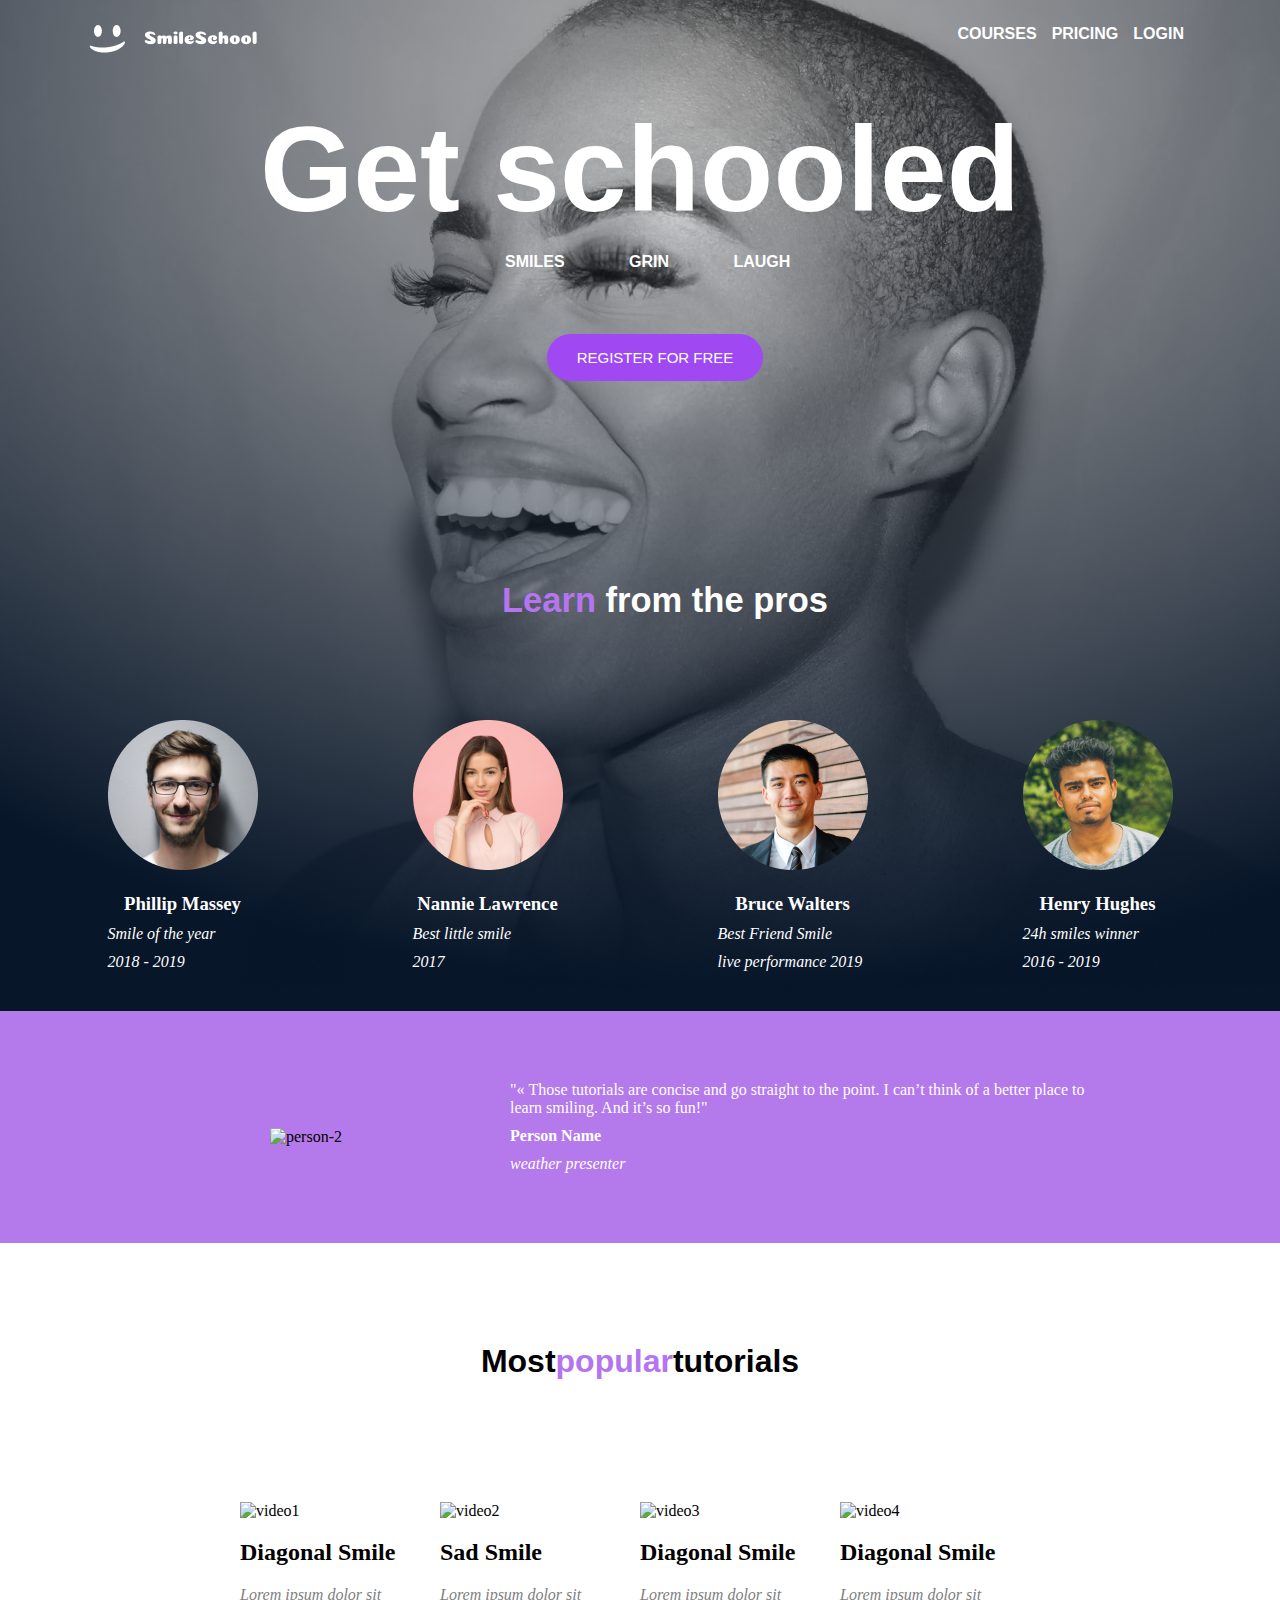
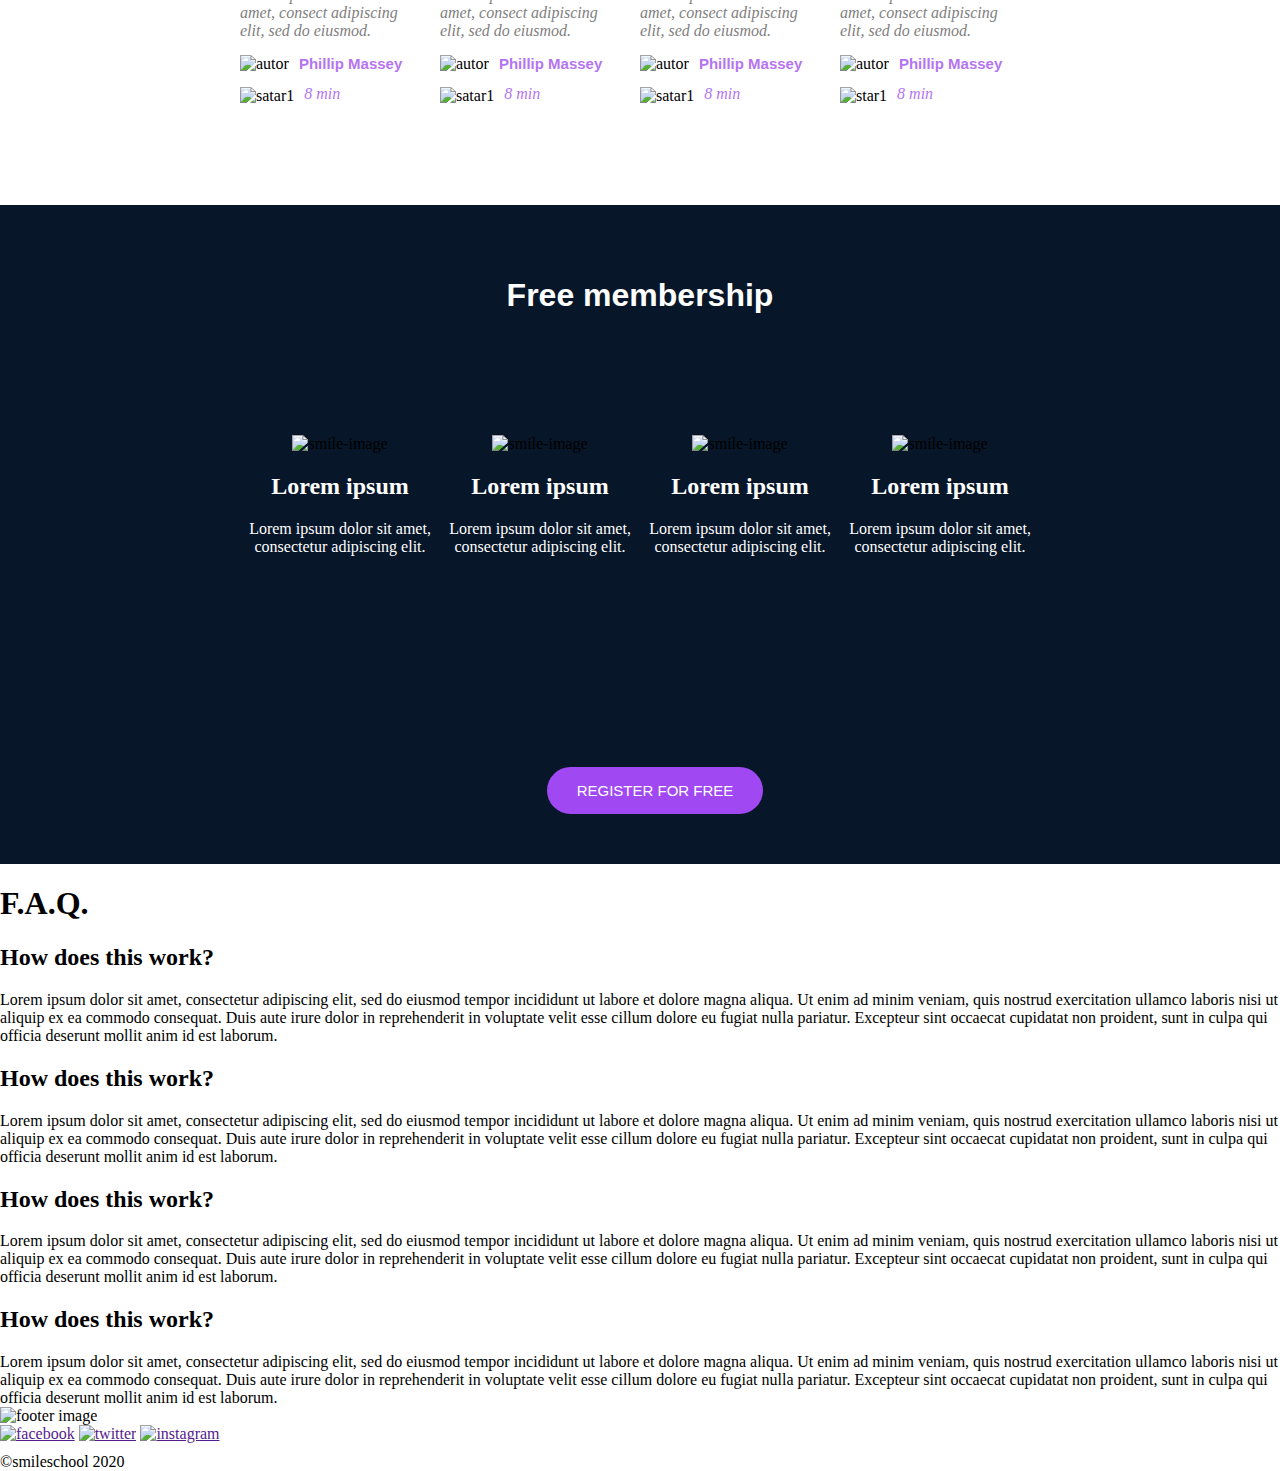
==== commit a466bc5d: "membership" ====
--- a/css_advanced/index.html
+++ b/css_advanced/index.html
@@ -141,7 +141,7 @@
                             </div>
                             <div class="rating">
                                 <div>
-                                    <img src="images/rating.png" alt="satar1">
+                                    <img src="images/rating.png" alt="star1">
                                 </div>
                                 <p>8 min</p>
                              </div>
@@ -150,39 +150,41 @@
                 </section>
                 <section class="membership">
                     <h1>Free membership</h1>
-                <div>
-                    <div>
-                        <img src="" alt="smile-image">
-                        <h2>Lorem ipsum</h2>
-                        <p>
-                            Lorem ipsum dolor sit amet, consectetur adipiscing elit.
-                        </p>
-                    </div>
-                    <div>
-                        <img src="" alt="smile-image">
-                        <h2>Lorem ipsum</h2>
-                        <p>
-                            Lorem ipsum dolor sit amet, consectetur adipiscing elit.
-                        </p>
-                    </div>
-                    <div>
-                        <img src="" alt="smile-image">
-                        <h2>Lorem ipsum</h2>
-                        <p>
-                            Lorem ipsum dolor sit amet, consectetur adipiscing elit.
-                        </p>
-                    </div>
-                    <div>
-                        <img src="" alt="smile-image">
-                        <h2>Lorem ipsum</h2>
-                        <p>
-                            Lorem ipsum dolor sit amet, consectetur adipiscing elit.
-                        </p>
-                    </div>
-                        <div class="button">
-                            <button>REGISTER FOR FREE</button>
-                    </div> 
-                </div>  
+                <div class="membership-container">
+                    <div>
+                        <img src="images/smile-purple.png" alt="smile-image">
+                        <h2>Lorem ipsum</h2>
+                        <p>
+                            Lorem ipsum dolor sit amet, consectetur adipiscing elit.
+                        </p>
+                    </div>
+                    <div>
+                        <img src="images/smile-purple.png" alt="smile-image">
+                        <h2>Lorem ipsum</h2>
+                        <p>
+                            Lorem ipsum dolor sit amet, consectetur adipiscing elit.
+                        </p>
+                    </div>
+                    <div>
+                        <img src="images/smile-purple.png" alt="smile-image">
+                        <h2>Lorem ipsum</h2>
+                        <p>
+                            Lorem ipsum dolor sit amet, consectetur adipiscing elit.
+                        </p>
+                    </div>
+                    <div>
+                        <img src="images/smile-purple.png" alt="smile-image">
+                        <h2>Lorem ipsum</h2>
+                        <p>
+                            Lorem ipsum dolor sit amet, consectetur adipiscing elit.
+                        </p>
+                    </div>        
+                </div> 
+                <div class="button">
+                    <button>REGISTER FOR FREE</button>
+                </div>
+                         
+                 
                 </section>
                 <section class="FAQ">
                     <h1>F.A.Q.</h1>
--- a/css_advanced/styles.css
+++ b/css_advanced/styles.css
@@ -212,3 +212,67 @@
     /*font-family: "Assistant", Helvetica, sans-serif;*/
     font-style: italic;
 }
+
+.membership {
+    background-color: #071629;
+    padding-top: 50px;
+}
+
+.membership h1 {
+    display: flex;
+    justify-content: center;
+    font-family: "Assistant", Arial, Helvetica, sans-serif;
+    color: white;
+}
+
+.membership-container {
+    display: flex;
+    justify-content: center;
+    margin: 0 auto;
+    max-width: 800px;
+    padding: 100px;
+}
+
+.membership-container > div {
+    text-align: center;
+    margin-bottom: 20px;
+}
+
+.membership-container img {
+    margin: 0 auto;
+}
+
+.button {
+    margin-top: 20px;
+}
+
+.membership-container p {
+    text-align: center;
+    margin-bottom: 20px;
+    color: white;
+
+} 
+
+.membership-container h2 {
+        color: white;
+}
+
+.membership .button {
+    display: flex;
+    justify-content: center;
+    margin-top: 20px;
+    padding: 50px;
+    
+}
+
+.membership .button button {
+    border-radius: 30px;
+    background-color: rgb(160, 72, 242);
+    color: white;
+    padding: 15px 30px;
+    font-size: 15px;
+    font-family: "Source Sans Pro", Arial, Helvetica, sans-serif;
+    border-style: none;
+    margin-top: 1px;
+    margin-left: 30px;
+}
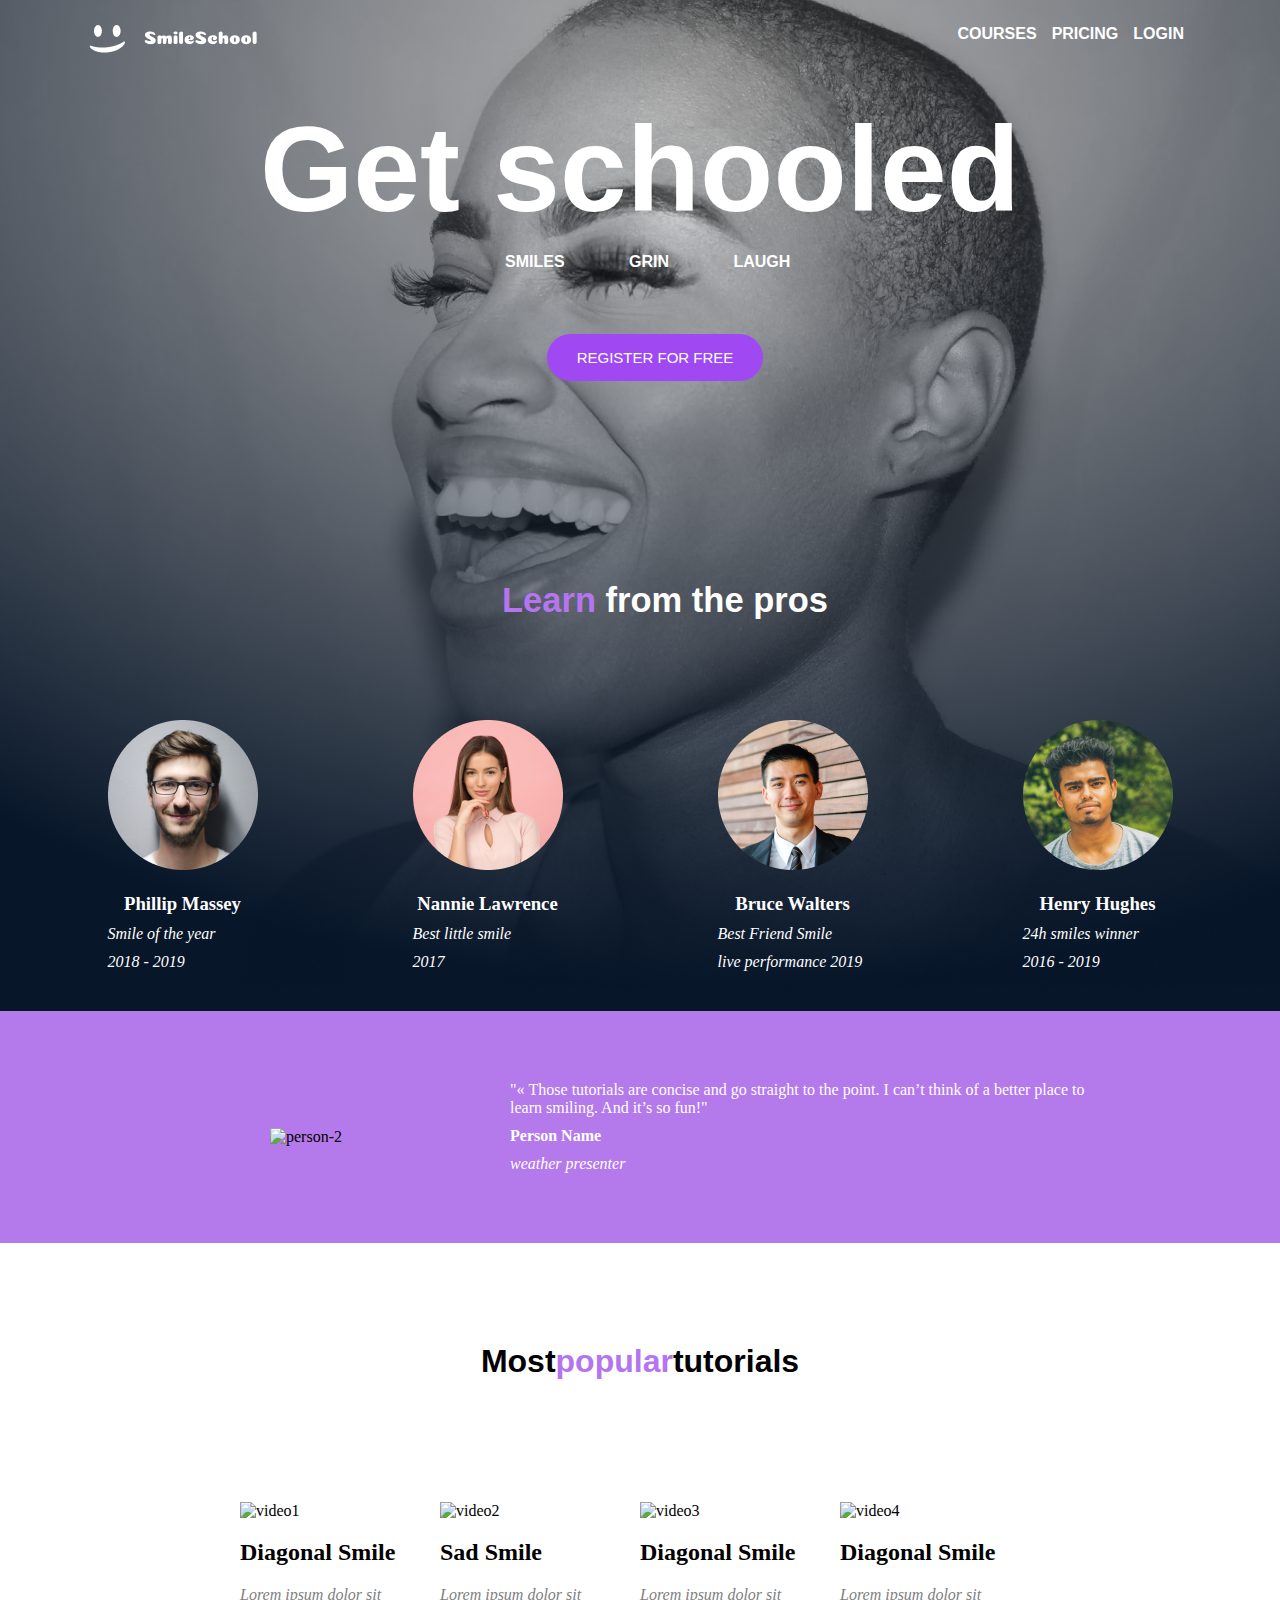
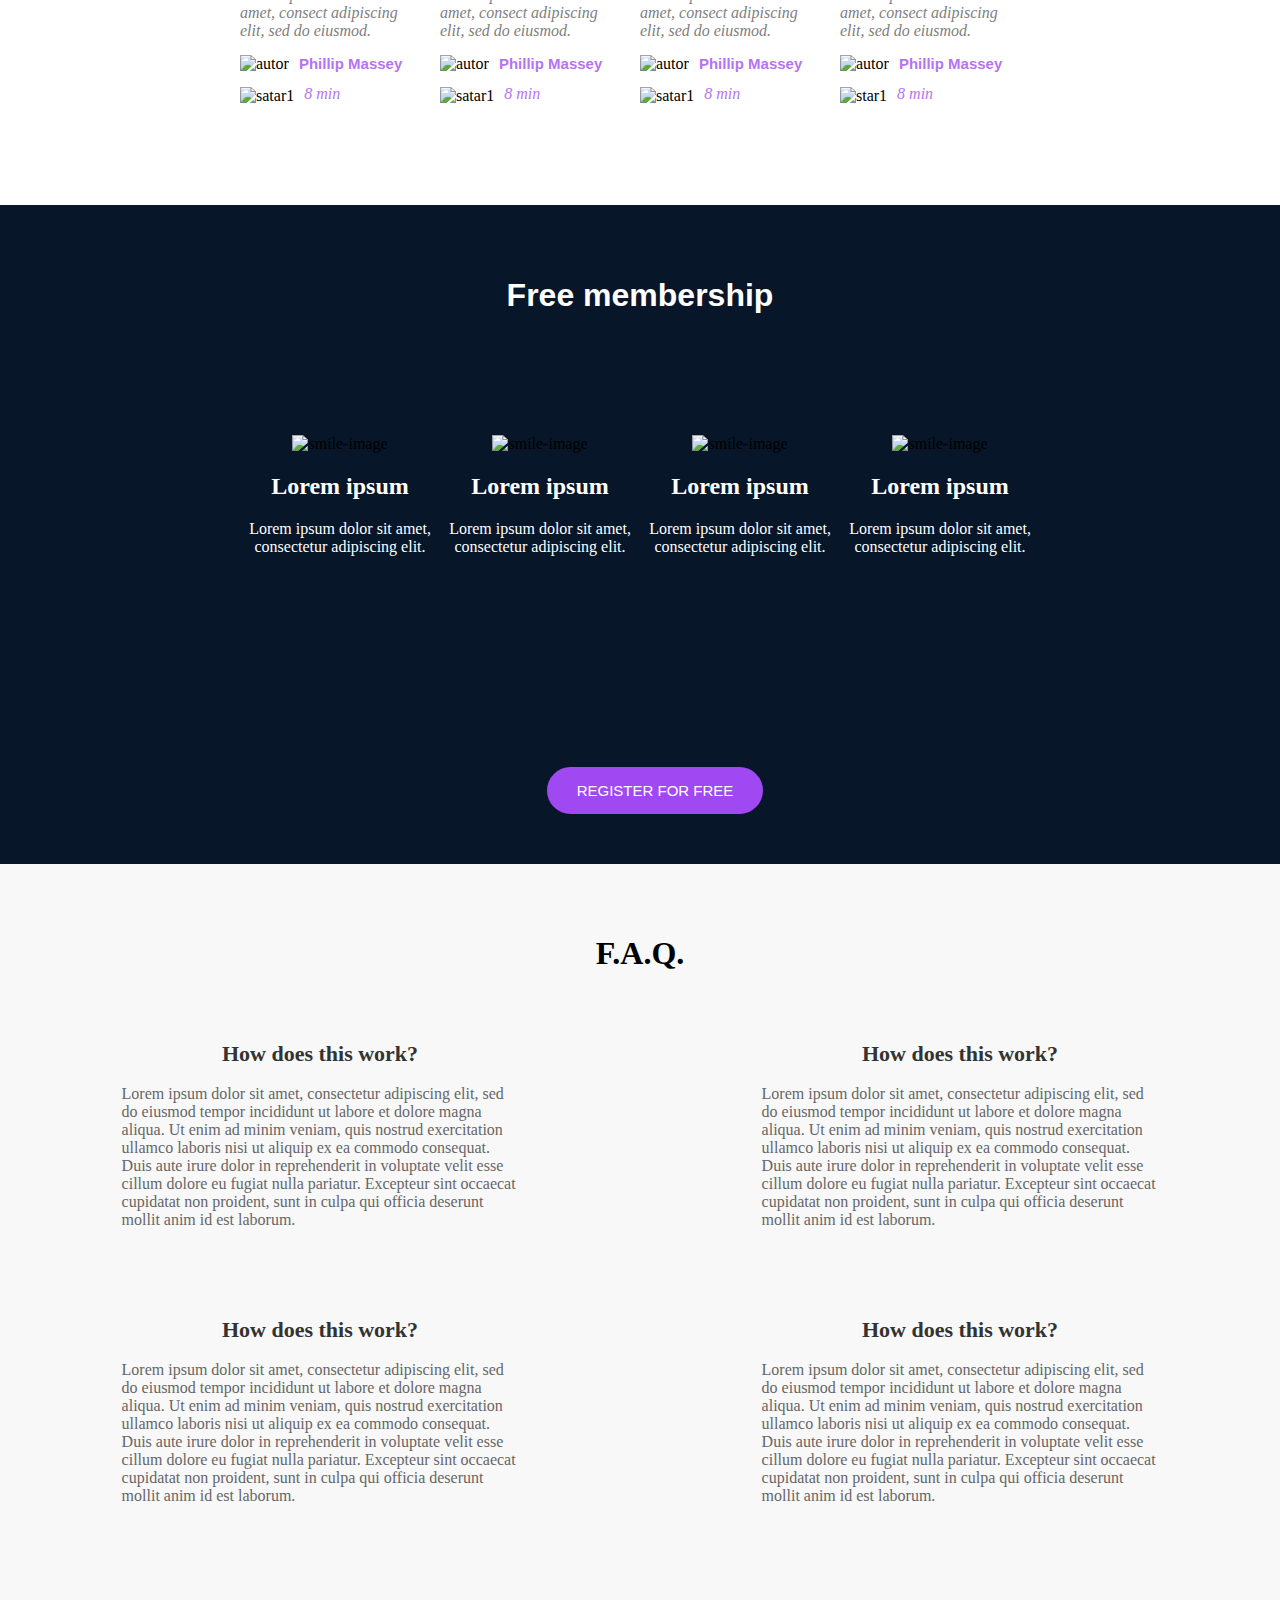
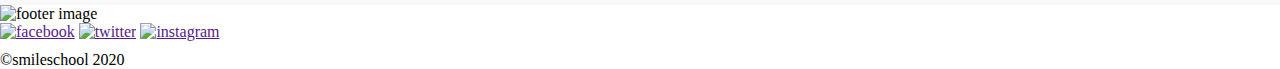
==== commit 932e1a52: "fix rows" ====
--- a/css_advanced/index.html
+++ b/css_advanced/index.html
@@ -188,8 +188,8 @@
                 </section>
                 <section class="FAQ">
                     <h1>F.A.Q.</h1>
-                    <div class="row block">
-                        <div class="item block">
+                    <div class="row_block">
+                        <div class="item_block">
                             <h2>How does this work?</h2>
                             <p>
                                 Lorem ipsum dolor sit amet, consectetur adipiscing elit, 
@@ -202,7 +202,7 @@
                                 mollit anim id est laborum.
                             </p>
                         </div>
-                        <div class="item block">
+                        <div class="item_block">
                             <h2>How does this work?</h2>
                             <p>
                                 Lorem ipsum dolor sit amet, consectetur adipiscing elit, 
@@ -215,8 +215,8 @@
                                 mollit anim id est laborum.
                             </p>
                         </div>
-                        <div class="row block">
-                            <div class="item block">
+                        <div class="row_block">
+                            <div class="item_block">
                                 <h2>How does this work?</h2>
                                 <p>
                                     Lorem ipsum dolor sit amet, consectetur adipiscing elit, 
@@ -229,7 +229,7 @@
                                     mollit anim id est laborum.
                                 </p>
                             </div>
-                            <div class="item block">
+                            <div class="item_block">
                                 <h2>How does this work?</h2>
                                 <p>
                                     Lorem ipsum dolor sit amet, consectetur adipiscing elit, 
--- a/css_advanced/styles.css
+++ b/css_advanced/styles.css
@@ -276,3 +276,39 @@
     margin-top: 1px;
     margin-left: 30px;
 }
+
+.FAQ {
+    text-align: center;
+    background-color: #f8f8f8;
+    padding: 50px 0;
+}
+
+.FAQ h1 {
+    margin-bottom: 30px;
+}
+
+.row_block {
+    display: flex;
+    justify-content: space-around;
+    flex-wrap: wrap;
+    align-items: center;
+
+}
+
+.item_block {
+    width: 31%;
+    margin-bottom: 30px;
+    padding: 20px;
+}
+
+.item_block h2 {
+    color: #333;
+    font-size: 22px;
+}
+
+.item_block p {
+    color: #666;
+    font-size: 16px;
+}
+
+
